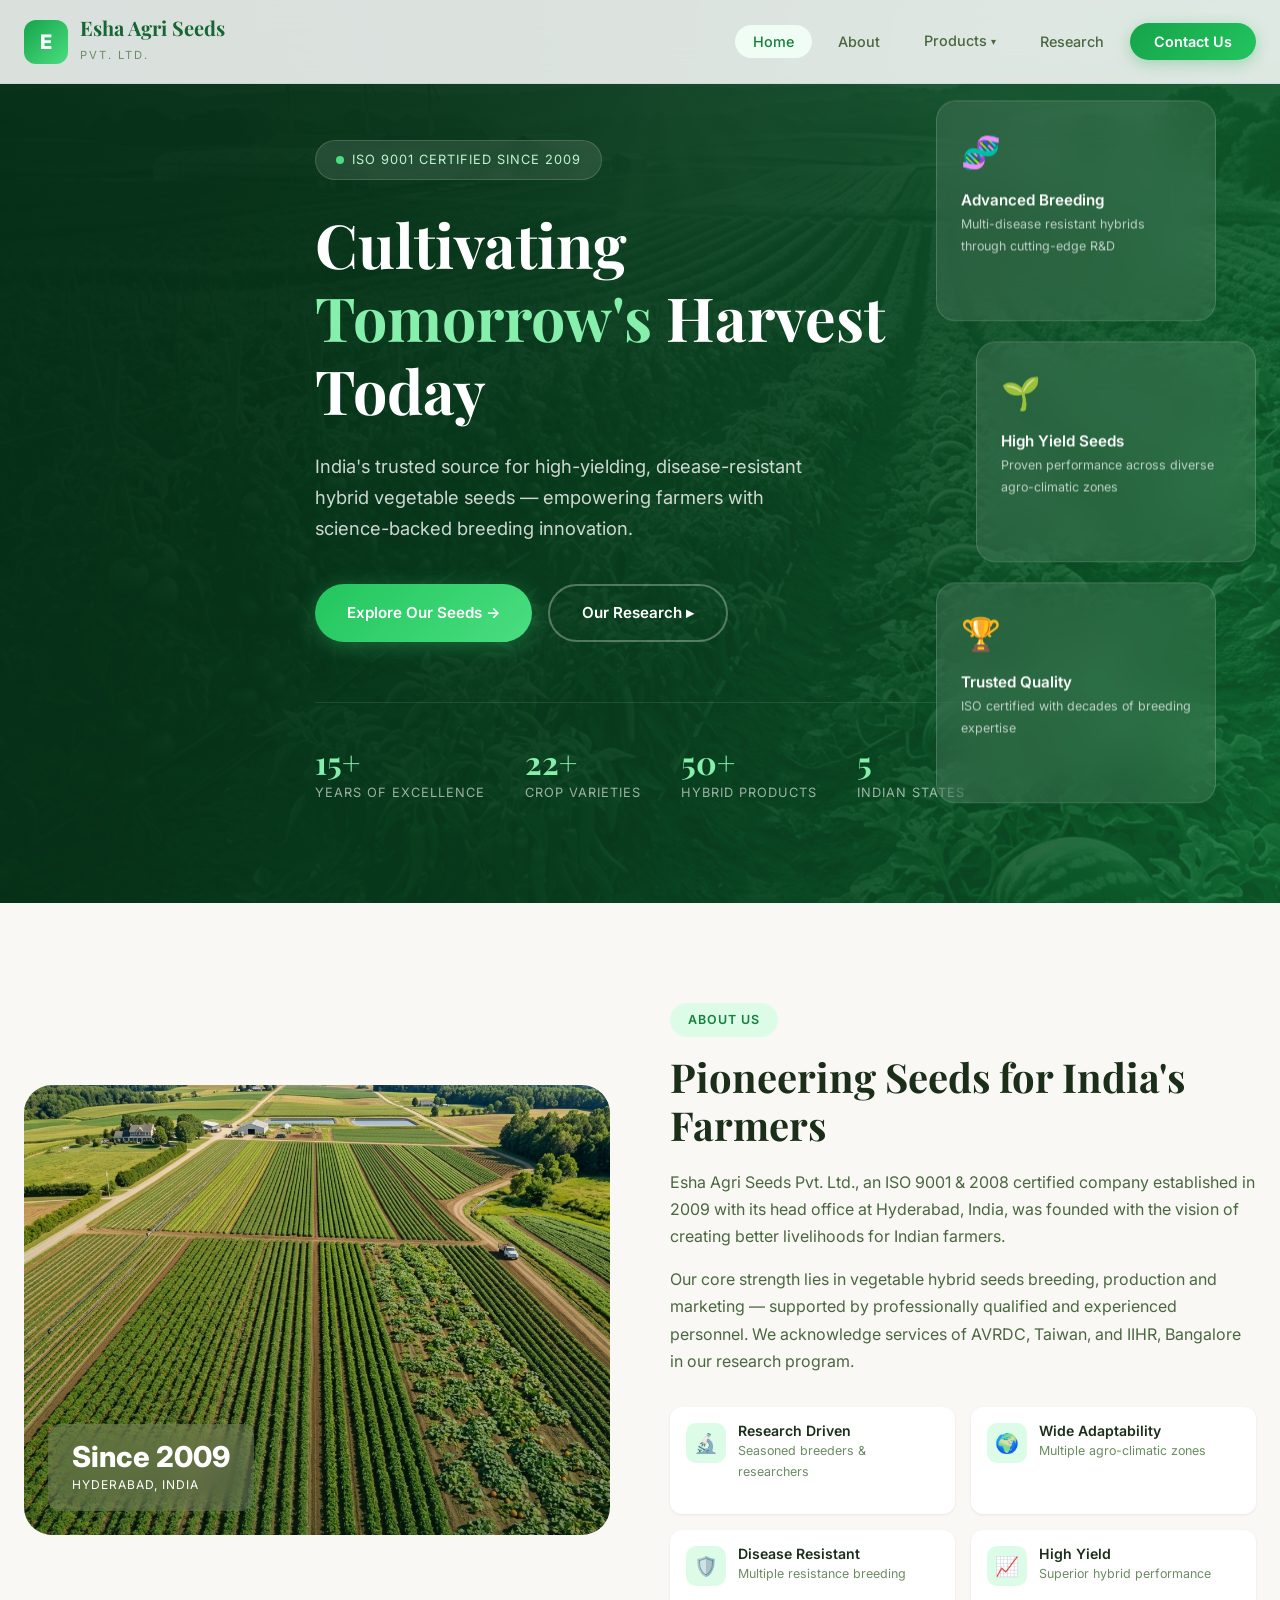
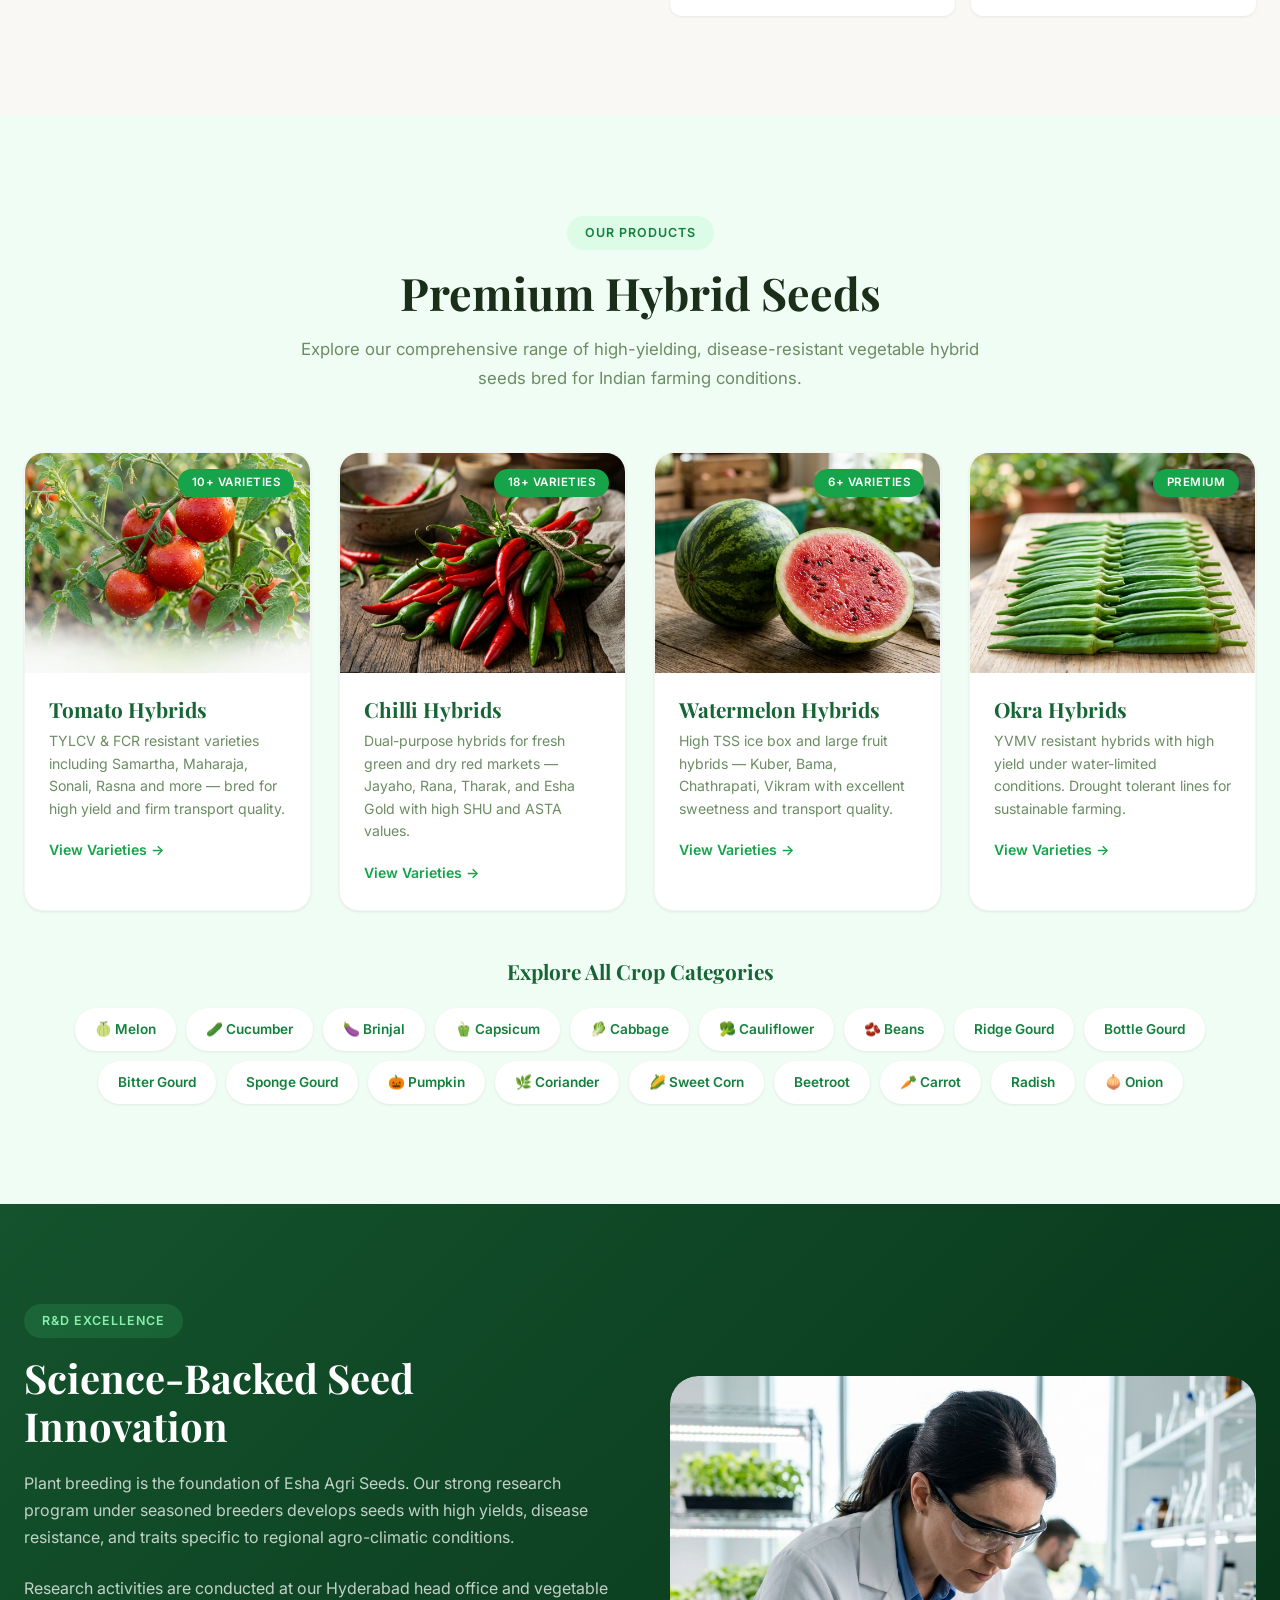
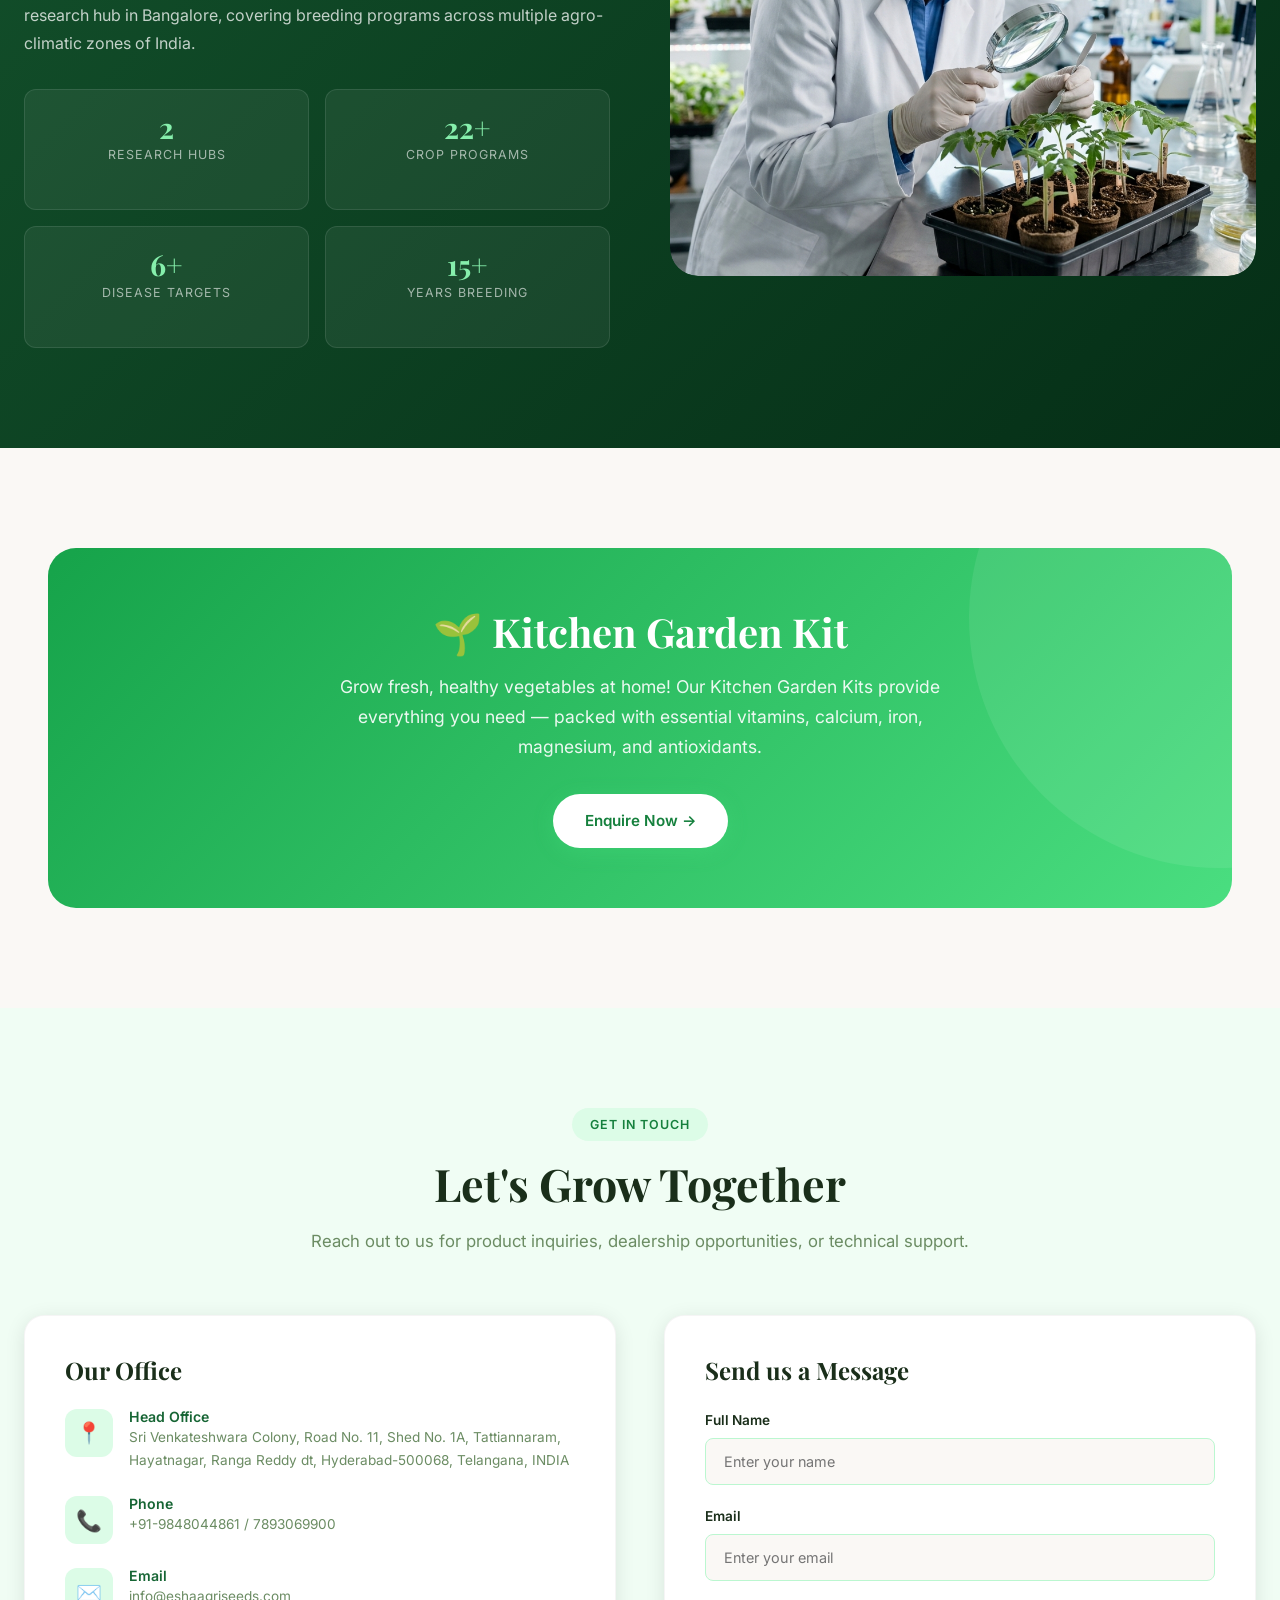
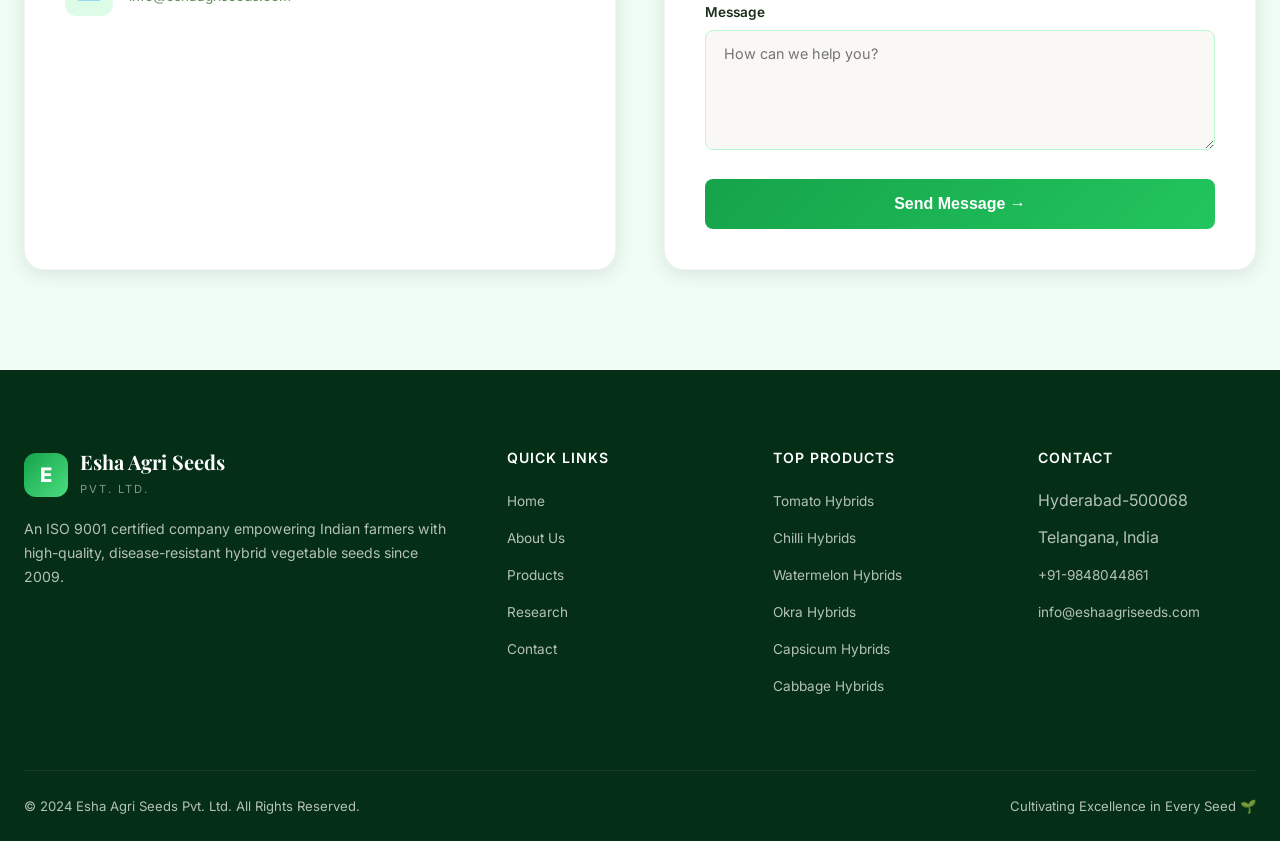
==== index.html @ 0a2693da "Initial commit: Revamped Esha Agri Seeds website with modern design, 5 pages, 22 crop categories, AI" ====
<!DOCTYPE html>
<html lang="en">
<head>
  <meta charset="UTF-8">
  <meta name="viewport" content="width=device-width, initial-scale=1.0">
  <title>Esha Agri Seeds Pvt Ltd | Premium Hybrid Vegetable Seeds</title>
  <meta name="description" content="Esha Agri Seeds Pvt Ltd - ISO 9001 certified company providing high quality hybrid vegetable seeds since 2009. Breeding excellence for Indian farmers.">
  <link rel="stylesheet" href="styles.css">
</head>
<body>

<!-- ===== HEADER ===== -->
<header class="site-header" id="site-header">
  <nav class="nav-inner">
    <a href="index.html" class="logo">
      <div class="logo-icon">E</div>
      <div class="logo-text">
        <h2>Esha Agri Seeds</h2>
        <span>Pvt. Ltd.</span>
      </div>
    </a>
    <ul class="nav-links" id="navLinks">
      <li><a href="index.html" class="active">Home</a></li>
      <li><a href="about.html">About</a></li>
      <li class="dropdown">
        <a class="dropdown-toggle">Products</a>
        <div class="dropdown-menu">
          <a href="products.html?crop=tomato">Tomato</a>
          <a href="products.html?crop=chilli">Chilli</a>
          <a href="products.html?crop=watermelon">Watermelon</a>
          <a href="products.html?crop=melon">Melon</a>
          <a href="products.html?crop=cucumber">Cucumber</a>
          <a href="products.html?crop=okra">Okra</a>
          <a href="products.html?crop=brinjal">Brinjal</a>
          <a href="products.html?crop=capsicum">Capsicum</a>
          <a href="products.html?crop=cabbage">Cabbage</a>
          <a href="products.html?crop=cauliflower">Cauliflower</a>
          <a href="products.html?crop=beans">Beans</a>
          <a href="products.html?crop=ridgegourd">Ridge Gourd</a>
          <a href="products.html?crop=bottlegourd">Bottle Gourd</a>
          <a href="products.html?crop=bittergourd">Bitter Gourd</a>
          <a href="products.html?crop=spongegourd">Sponge Gourd</a>
          <a href="products.html?crop=pumpkin">Pumpkin</a>
          <a href="products.html?crop=coriander">Coriander</a>
          <a href="products.html?crop=sweetcorn">Sweet Corn</a>
          <a href="products.html?crop=beetroot">Beetroot</a>
          <a href="products.html?crop=carrot">Carrot</a>
          <a href="products.html?crop=radish">Radish</a>
          <a href="products.html?crop=onion">Onion</a>
        </div>
      </li>
      <li><a href="research.html">Research</a></li>
      <li><a href="contact.html" class="nav-cta">Contact Us</a></li>
    </ul>
    <button class="mobile-toggle" id="mobileToggle" aria-label="Toggle menu">☰</button>
  </nav>
</header>

<!-- ===== HERO ===== -->
<section class="hero" id="hero">
  <div class="hero-bg"><img src="images/hero-banner.png" alt="Esha Agri Seeds farmland"></div>
  <div class="hero-overlay"></div>
  <div class="container hero-content">
    <div class="hero-badge"><span class="dot"></span> ISO 9001 Certified Since 2009</div>
    <h1>Cultivating <span class="accent">Tomorrow's</span> Harvest Today</h1>
    <p>India's trusted source for high-yielding, disease-resistant hybrid vegetable seeds — empowering farmers with science-backed breeding innovation.</p>
    <div class="hero-actions">
      <a href="products.html" class="btn btn-primary">Explore Our Seeds →</a>
      <a href="research.html" class="btn btn-outline">Our Research ▸</a>
    </div>
    <div class="hero-stats">
      <div class="stat"><h3>15+</h3><p>Years of Excellence</p></div>
      <div class="stat"><h3>22+</h3><p>Crop Varieties</p></div>
      <div class="stat"><h3>50+</h3><p>Hybrid Products</p></div>
      <div class="stat"><h3>5</h3><p>Indian States</p></div>
    </div>
  </div>
  <div class="hero-float">
    <div class="float-card">
      <div class="fc-icon">🧬</div>
      <h4>Advanced Breeding</h4>
      <p>Multi-disease resistant hybrids through cutting-edge R&D</p>
    </div>
    <div class="float-card">
      <div class="fc-icon">🌱</div>
      <h4>High Yield Seeds</h4>
      <p>Proven performance across diverse agro-climatic zones</p>
    </div>
    <div class="float-card">
      <div class="fc-icon">🏆</div>
      <h4>Trusted Quality</h4>
      <p>ISO certified with decades of breeding expertise</p>
    </div>
  </div>
</section>

<!-- ===== ABOUT SECTION ===== -->
<section class="section" id="about">
  <div class="container">
    <div class="about-grid reveal">
      <div class="about-img">
        <img src="images/farm-aerial.png" alt="Esha Agri Seeds farm">
        <div class="badge-overlay">
          <h4>Since 2009</h4>
          <p>Hyderabad, India</p>
        </div>
      </div>
      <div class="about-text">
        <span class="tag">About Us</span>
        <h2>Pioneering Seeds for India's Farmers</h2>
        <p>Esha Agri Seeds Pvt. Ltd., an ISO 9001 & 2008 certified company established in 2009 with its head office at Hyderabad, India, was founded with the vision of creating better livelihoods for Indian farmers.</p>
        <p>Our core strength lies in vegetable hybrid seeds breeding, production and marketing — supported by professionally qualified and experienced personnel. We acknowledge services of AVRDC, Taiwan, and IIHR, Bangalore in our research program.</p>
        <div class="about-features">
          <div class="about-feat">
            <div class="icon">🔬</div>
            <div><h4>Research Driven</h4><p>Seasoned breeders & researchers</p></div>
          </div>
          <div class="about-feat">
            <div class="icon">🌍</div>
            <div><h4>Wide Adaptability</h4><p>Multiple agro-climatic zones</p></div>
          </div>
          <div class="about-feat">
            <div class="icon">🛡️</div>
            <div><h4>Disease Resistant</h4><p>Multiple resistance breeding</p></div>
          </div>
          <div class="about-feat">
            <div class="icon">📈</div>
            <div><h4>High Yield</h4><p>Superior hybrid performance</p></div>
          </div>
        </div>
      </div>
    </div>
  </div>
</section>

<!-- ===== PRODUCTS ===== -->
<section class="section" style="background: var(--green-50);" id="products">
  <div class="container">
    <div class="section-header reveal">
      <span class="tag">Our Products</span>
      <h2>Premium Hybrid Seeds</h2>
      <p>Explore our comprehensive range of high-yielding, disease-resistant vegetable hybrid seeds bred for Indian farming conditions.</p>
    </div>
    <div class="products-grid reveal">
      <div class="product-card">
        <div class="card-img">
          <img src="images/tomato.png" alt="Tomato Hybrids">
          <span class="card-badge">10+ Varieties</span>
        </div>
        <div class="card-body">
          <h3>Tomato Hybrids</h3>
          <p>TYLCV & FCR resistant varieties including Samartha, Maharaja, Sonali, Rasna and more — bred for high yield and firm transport quality.</p>
          <a href="products.html?crop=tomato" class="card-link">View Varieties →</a>
        </div>
      </div>
      <div class="product-card">
        <div class="card-img">
          <img src="images/chilli.png" alt="Chilli Hybrids">
          <span class="card-badge">18+ Varieties</span>
        </div>
        <div class="card-body">
          <h3>Chilli Hybrids</h3>
          <p>Dual-purpose hybrids for fresh green and dry red markets — Jayaho, Rana, Tharak, and Esha Gold with high SHU and ASTA values.</p>
          <a href="products.html?crop=chilli" class="card-link">View Varieties →</a>
        </div>
      </div>
      <div class="product-card">
        <div class="card-img">
          <img src="images/watermelon.png" alt="Watermelon Hybrids">
          <span class="card-badge">6+ Varieties</span>
        </div>
        <div class="card-body">
          <h3>Watermelon Hybrids</h3>
          <p>High TSS ice box and large fruit hybrids — Kuber, Bama, Chathrapati, Vikram with excellent sweetness and transport quality.</p>
          <a href="products.html?crop=watermelon" class="card-link">View Varieties →</a>
        </div>
      </div>
      <div class="product-card">
        <div class="card-img">
          <img src="images/okra.png" alt="Okra Hybrids">
          <span class="card-badge">Premium</span>
        </div>
        <div class="card-body">
          <h3>Okra Hybrids</h3>
          <p>YVMV resistant hybrids with high yield under water-limited conditions. Drought tolerant lines for sustainable farming.</p>
          <a href="products.html?crop=okra" class="card-link">View Varieties →</a>
        </div>
      </div>
    </div>
    <!-- More Products -->
    <div style="text-align:center; margin-top:48px;" class="reveal">
      <h3 style="font-size:1.3rem; margin-bottom:24px; color:var(--green-800);">Explore All Crop Categories</h3>
      <div style="display:flex; flex-wrap:wrap; gap:10px; justify-content:center;">
        <a href="products.html?crop=melon" class="btn" style="background:var(--white); color:var(--green-700); box-shadow:var(--shadow-sm); font-size:.85rem; padding:10px 20px;">🍈 Melon</a>
        <a href="products.html?crop=cucumber" class="btn" style="background:var(--white); color:var(--green-700); box-shadow:var(--shadow-sm); font-size:.85rem; padding:10px 20px;">🥒 Cucumber</a>
        <a href="products.html?crop=brinjal" class="btn" style="background:var(--white); color:var(--green-700); box-shadow:var(--shadow-sm); font-size:.85rem; padding:10px 20px;">🍆 Brinjal</a>
        <a href="products.html?crop=capsicum" class="btn" style="background:var(--white); color:var(--green-700); box-shadow:var(--shadow-sm); font-size:.85rem; padding:10px 20px;">🫑 Capsicum</a>
        <a href="products.html?crop=cabbage" class="btn" style="background:var(--white); color:var(--green-700); box-shadow:var(--shadow-sm); font-size:.85rem; padding:10px 20px;">🥬 Cabbage</a>
        <a href="products.html?crop=cauliflower" class="btn" style="background:var(--white); color:var(--green-700); box-shadow:var(--shadow-sm); font-size:.85rem; padding:10px 20px;">🥦 Cauliflower</a>
        <a href="products.html?crop=beans" class="btn" style="background:var(--white); color:var(--green-700); box-shadow:var(--shadow-sm); font-size:.85rem; padding:10px 20px;">🫘 Beans</a>
        <a href="products.html?crop=ridgegourd" class="btn" style="background:var(--white); color:var(--green-700); box-shadow:var(--shadow-sm); font-size:.85rem; padding:10px 20px;">Ridge Gourd</a>
        <a href="products.html?crop=bottlegourd" class="btn" style="background:var(--white); color:var(--green-700); box-shadow:var(--shadow-sm); font-size:.85rem; padding:10px 20px;">Bottle Gourd</a>
        <a href="products.html?crop=bittergourd" class="btn" style="background:var(--white); color:var(--green-700); box-shadow:var(--shadow-sm); font-size:.85rem; padding:10px 20px;">Bitter Gourd</a>
        <a href="products.html?crop=spongegourd" class="btn" style="background:var(--white); color:var(--green-700); box-shadow:var(--shadow-sm); font-size:.85rem; padding:10px 20px;">Sponge Gourd</a>
        <a href="products.html?crop=pumpkin" class="btn" style="background:var(--white); color:var(--green-700); box-shadow:var(--shadow-sm); font-size:.85rem; padding:10px 20px;">🎃 Pumpkin</a>
        <a href="products.html?crop=coriander" class="btn" style="background:var(--white); color:var(--green-700); box-shadow:var(--shadow-sm); font-size:.85rem; padding:10px 20px;">🌿 Coriander</a>
        <a href="products.html?crop=sweetcorn" class="btn" style="background:var(--white); color:var(--green-700); box-shadow:var(--shadow-sm); font-size:.85rem; padding:10px 20px;">🌽 Sweet Corn</a>
        <a href="products.html?crop=beetroot" class="btn" style="background:var(--white); color:var(--green-700); box-shadow:var(--shadow-sm); font-size:.85rem; padding:10px 20px;">Beetroot</a>
        <a href="products.html?crop=carrot" class="btn" style="background:var(--white); color:var(--green-700); box-shadow:var(--shadow-sm); font-size:.85rem; padding:10px 20px;">🥕 Carrot</a>
        <a href="products.html?crop=radish" class="btn" style="background:var(--white); color:var(--green-700); box-shadow:var(--shadow-sm); font-size:.85rem; padding:10px 20px;">Radish</a>
        <a href="products.html?crop=onion" class="btn" style="background:var(--white); color:var(--green-700); box-shadow:var(--shadow-sm); font-size:.85rem; padding:10px 20px;">🧅 Onion</a>
      </div>
    </div>
  </div>
</section>

<!-- ===== RESEARCH ===== -->
<section class="section section-dark" id="research">
  <div class="container">
    <div class="research-grid reveal">
      <div class="research-content">
        <span class="tag">R&D Excellence</span>
        <h2>Science-Backed Seed Innovation</h2>
        <p>Plant breeding is the foundation of Esha Agri Seeds. Our strong research program under seasoned breeders develops seeds with high yields, disease resistance, and traits specific to regional agro-climatic conditions.</p>
        <p>Research activities are conducted at our Hyderabad head office and vegetable research hub in Bangalore, covering breeding programs across multiple agro-climatic zones of India.</p>
        <div class="research-stats-grid">
          <div class="r-stat"><h3>2</h3><p>Research Hubs</p></div>
          <div class="r-stat"><h3>22+</h3><p>Crop Programs</p></div>
          <div class="r-stat"><h3>6+</h3><p>Disease Targets</p></div>
          <div class="r-stat"><h3>15+</h3><p>Years Breeding</p></div>
        </div>
      </div>
      <div class="research-img">
        <img src="images/research-lab.png" alt="Research laboratory">
      </div>
    </div>
  </div>
</section>

<!-- ===== KITCHEN GARDEN KIT ===== -->
<section class="section">
  <div class="container">
    <div class="cta-banner reveal">
      <h2>🌱 Kitchen Garden Kit</h2>
      <p>Grow fresh, healthy vegetables at home! Our Kitchen Garden Kits provide everything you need — packed with essential vitamins, calcium, iron, magnesium, and antioxidants.</p>
      <a href="contact.html" class="btn btn-primary" style="background:var(--white); color:var(--green-700);">Enquire Now →</a>
    </div>
  </div>
</section>

<!-- ===== CONTACT PREVIEW ===== -->
<section class="section" style="background:var(--green-50);" id="contact-preview">
  <div class="container">
    <div class="section-header reveal">
      <span class="tag">Get In Touch</span>
      <h2>Let's Grow Together</h2>
      <p>Reach out to us for product inquiries, dealership opportunities, or technical support.</p>
    </div>
    <div class="contact-grid reveal">
      <div class="contact-card">
        <h3>Our Office</h3>
        <div class="contact-item">
          <div class="ci-icon">📍</div>
          <div>
            <h4>Head Office</h4>
            <p>Sri Venkateshwara Colony, Road No. 11, Shed No. 1A, Tattiannaram, Hayatnagar, Ranga Reddy dt, Hyderabad-500068, Telangana, INDIA</p>
          </div>
        </div>
        <div class="contact-item">
          <div class="ci-icon">📞</div>
          <div>
            <h4>Phone</h4>
            <p>+91-9848044861 / 7893069900</p>
          </div>
        </div>
        <div class="contact-item">
          <div class="ci-icon">✉️</div>
          <div>
            <h4>Email</h4>
            <p>info@eshaagriseeds.com</p>
          </div>
        </div>
      </div>
      <div class="contact-card">
        <h3>Send us a Message</h3>
        <form class="contact-form" id="contactForm">
          <div class="form-group">
            <label for="name">Full Name</label>
            <input type="text" id="name" placeholder="Enter your name" required>
          </div>
          <div class="form-group">
            <label for="email">Email</label>
            <input type="email" id="email" placeholder="Enter your email" required>
          </div>
          <div class="form-group">
            <label for="message">Message</label>
            <textarea id="message" placeholder="How can we help you?" required></textarea>
          </div>
          <button type="submit" class="btn-submit">Send Message →</button>
        </form>
      </div>
    </div>
  </div>
</section>

<!-- ===== FOOTER ===== -->
<footer class="site-footer">
  <div class="container">
    <div class="footer-grid">
      <div class="footer-brand">
        <a href="index.html" class="logo" style="margin-bottom:12px;">
          <div class="logo-icon">E</div>
          <div class="logo-text"><h2 style="color:#fff;">Esha Agri Seeds</h2><span style="color:rgba(255,255,255,.5);">Pvt. Ltd.</span></div>
        </a>
        <p>An ISO 9001 certified company empowering Indian farmers with high-quality, disease-resistant hybrid vegetable seeds since 2009.</p>
      </div>
      <div class="footer-col">
        <h4>Quick Links</h4>
        <ul>
          <li><a href="index.html">Home</a></li>
          <li><a href="about.html">About Us</a></li>
          <li><a href="products.html">Products</a></li>
          <li><a href="research.html">Research</a></li>
          <li><a href="contact.html">Contact</a></li>
        </ul>
      </div>
      <div class="footer-col">
        <h4>Top Products</h4>
        <ul>
          <li><a href="products.html?crop=tomato">Tomato Hybrids</a></li>
          <li><a href="products.html?crop=chilli">Chilli Hybrids</a></li>
          <li><a href="products.html?crop=watermelon">Watermelon Hybrids</a></li>
          <li><a href="products.html?crop=okra">Okra Hybrids</a></li>
          <li><a href="products.html?crop=capsicum">Capsicum Hybrids</a></li>
          <li><a href="products.html?crop=cabbage">Cabbage Hybrids</a></li>
        </ul>
      </div>
      <div class="footer-col">
        <h4>Contact</h4>
        <ul>
          <li>Hyderabad-500068</li>
          <li>Telangana, India</li>
          <li><a href="tel:+919848044861">+91-9848044861</a></li>
          <li><a href="mailto:info@eshaagriseeds.com">info@eshaagriseeds.com</a></li>
        </ul>
      </div>
    </div>
    <div class="footer-bottom">
      <p>© 2024 Esha Agri Seeds Pvt. Ltd. All Rights Reserved.</p>
      <p>Cultivating Excellence in Every Seed 🌱</p>
    </div>
  </div>
</footer>

<script>
// Header scroll effect
window.addEventListener('scroll', () => {
  document.getElementById('site-header').classList.toggle('scrolled', window.scrollY > 50);
});

// Mobile menu toggle
document.getElementById('mobileToggle').addEventListener('click', () => {
  const nav = document.getElementById('navLinks');
  nav.classList.toggle('open');
  document.getElementById('mobileToggle').textContent = nav.classList.contains('open') ? '✕' : '☰';
});

// Scroll reveal
const observer = new IntersectionObserver((entries) => {
  entries.forEach(e => { if (e.isIntersecting) { e.target.classList.add('visible'); } });
}, { threshold: 0.1 });
document.querySelectorAll('.reveal').forEach(el => observer.observe(el));

// Animate stats on scroll
const animateCounters = () => {
  document.querySelectorAll('.stat h3, .r-stat h3').forEach(el => {
    const val = el.textContent; const num = parseInt(val);
    if (isNaN(num) || el.dataset.animated) return;
    el.dataset.animated = 'true';
    const suffix = val.replace(num, '');
    let current = 0;
    const step = Math.ceil(num / 40);
    const timer = setInterval(() => {
      current += step;
      if (current >= num) { current = num; clearInterval(timer); }
      el.textContent = current + suffix;
    }, 30);
  });
};
const statsObserver = new IntersectionObserver((entries) => {
  entries.forEach(e => { if (e.isIntersecting) animateCounters(); });
}, { threshold: 0.3 });
document.querySelectorAll('.hero-stats, .research-stats-grid').forEach(el => statsObserver.observe(el));
</script>
</body>
</html>
---- styles.css ----
@import url('https://fonts.googleapis.com/css2?family=Inter:wght@300;400;500;600;700;800;900&family=Playfair+Display:wght@400;600;700&display=swap');

:root {
  --green-50: #f0fdf4; --green-100: #dcfce7; --green-200: #bbf7d0;
  --green-300: #86efac; --green-400: #4ade80; --green-500: #22c55e;
  --green-600: #16a34a; --green-700: #15803d; --green-800: #166534;
  --green-900: #14532d; --green-950: #052e16;
  --amber-400: #fbbf24; --amber-500: #f59e0b; --amber-600: #d97706;
  --earth-50: #faf8f5; --earth-100: #f5f0e8; --earth-200: #e8dcc8;
  --earth-800: #3d2e1e; --earth-900: #2a1f14;
  --white: #ffffff; --black: #0a0a0a;
  --text-primary: #1a2e1a; --text-secondary: #4a6741; --text-muted: #6b8c63;
  --shadow-sm: 0 1px 3px rgba(0,0,0,.08); --shadow-md: 0 4px 20px rgba(0,0,0,.1);
  --shadow-lg: 0 10px 40px rgba(0,0,0,.12); --shadow-xl: 0 20px 60px rgba(0,0,0,.15);
  --radius-sm: 8px; --radius-md: 12px; --radius-lg: 20px; --radius-xl: 28px;
  --transition: all .3s cubic-bezier(.4,0,.2,1);
}

*, *::before, *::after { margin:0; padding:0; box-sizing:border-box; }

html { scroll-behavior: smooth; }

body {
  font-family: 'Inter', sans-serif; color: var(--text-primary);
  background: var(--earth-50); line-height: 1.7; overflow-x: hidden;
}

h1,h2,h3,h4 { font-family: 'Playfair Display', serif; line-height: 1.2; }

a { text-decoration: none; color: inherit; transition: var(--transition); }

img { max-width: 100%; display: block; }

.container { max-width: 1280px; margin: 0 auto; padding: 0 24px; }

/* ===== HEADER / NAV ===== */
.site-header {
  position: fixed; top: 0; left: 0; right: 0; z-index: 1000;
  background: rgba(255,255,255,.85); backdrop-filter: blur(20px);
  border-bottom: 1px solid rgba(21,128,61,.08);
  transition: var(--transition);
}
.site-header.scrolled { background: rgba(255,255,255,.95); box-shadow: var(--shadow-md); }

.nav-inner {
  display: flex; align-items: center; justify-content: space-between;
  padding: 16px 24px; max-width: 1280px; margin: 0 auto;
}

.logo { display: flex; align-items: center; gap: 12px; }
.logo-icon {
  width: 44px; height: 44px; background: linear-gradient(135deg, var(--green-600), var(--green-400));
  border-radius: 12px; display: flex; align-items: center; justify-content: center;
  font-size: 20px; color: #fff; font-weight: 800;
}
.logo-text h2 { font-family: 'Playfair Display', serif; font-size: 1.25rem; color: var(--green-800); margin: 0; line-height: 1.2; }
.logo-text span { font-size: .7rem; color: var(--text-muted); letter-spacing: 2px; text-transform: uppercase; }

.nav-links { display: flex; align-items: center; gap: 8px; list-style: none; }
.nav-links a {
  padding: 8px 18px; border-radius: 100px; font-size: .9rem; font-weight: 500;
  color: var(--text-secondary); transition: var(--transition);
}
.nav-links a:hover, .nav-links a.active { background: var(--green-50); color: var(--green-700); }

.nav-cta {
  background: linear-gradient(135deg, var(--green-600), var(--green-500)) !important;
  color: #fff !important; padding: 10px 24px !important; font-weight: 600 !important;
  box-shadow: 0 4px 15px rgba(22,163,74,.3);
}
.nav-cta:hover { transform: translateY(-2px); box-shadow: 0 6px 25px rgba(22,163,74,.4) !important; }

/* Dropdown */
.dropdown { position: relative; }
.dropdown-toggle { cursor: pointer; display: flex; align-items: center; gap: 4px; }
.dropdown-toggle::after { content:'▾'; font-size:.7em; transition:var(--transition); }
.dropdown:hover .dropdown-toggle::after { transform:rotate(180deg); }
.dropdown-menu {
  position: absolute; top: 100%; left: 50%; transform: translateX(-50%) translateY(10px);
  background: var(--white); border-radius: var(--radius-md); box-shadow: var(--shadow-lg);
  padding: 12px; min-width: 220px; opacity: 0; visibility: hidden;
  transition: var(--transition); display: grid; grid-template-columns: 1fr 1fr; gap: 2px;
}
.dropdown:hover .dropdown-menu { opacity: 1; visibility: visible; transform: translateX(-50%) translateY(4px); }
.dropdown-menu a {
  padding: 8px 14px !important; border-radius: var(--radius-sm) !important;
  font-size: .82rem !important; white-space: nowrap;
}
.dropdown-menu a:hover { background: var(--green-50) !important; }

.mobile-toggle { display: none; background: none; border: none; font-size: 1.5rem; cursor: pointer; color: var(--green-800); }

/* ===== HERO ===== */
.hero {
  position: relative; min-height: 100vh; display: flex; align-items: center;
  overflow: hidden; padding-top: 80px;
}
.hero-bg {
  position: absolute; inset: 0; z-index: 0;
  background: linear-gradient(135deg, var(--green-950) 0%, var(--green-800) 50%, var(--green-700) 100%);
}
.hero-bg img {
  width: 100%; height: 100%; object-fit: cover; opacity: .25; mix-blend-mode: luminosity;
}
.hero-overlay {
  position: absolute; inset: 0;
  background: linear-gradient(to right, rgba(5,46,22,.92) 0%, rgba(5,46,22,.7) 50%, rgba(5,46,22,.3) 100%);
}
.hero-content { position: relative; z-index: 2; max-width: 650px; padding: 60px 0; }
.hero-badge {
  display: inline-flex; align-items: center; gap: 8px;
  background: rgba(255,255,255,.1); backdrop-filter: blur(10px);
  border: 1px solid rgba(255,255,255,.15); border-radius: 100px;
  padding: 8px 20px; font-size: .8rem; color: var(--green-200); margin-bottom: 28px;
  letter-spacing: 1px; text-transform: uppercase;
}
.hero-badge .dot { width: 8px; height: 8px; border-radius: 50%; background: var(--green-400); animation: pulse 2s infinite; }
@keyframes pulse { 0%,100%{opacity:1;transform:scale(1)} 50%{opacity:.5;transform:scale(1.3)} }

.hero h1 { font-size: 3.8rem; color: var(--white); margin-bottom: 24px; font-weight: 700; }
.hero h1 .accent { color: var(--green-300); }
.hero p { font-size: 1.15rem; color: rgba(255,255,255,.8); margin-bottom: 40px; max-width: 520px; }

.hero-actions { display: flex; gap: 16px; flex-wrap: wrap; }
.btn {
  display: inline-flex; align-items: center; gap: 8px; padding: 14px 32px;
  border-radius: 100px; font-weight: 600; font-size: .95rem;
  transition: var(--transition); cursor: pointer; border: none;
}
.btn-primary {
  background: linear-gradient(135deg, var(--green-500), var(--green-400));
  color: #fff; box-shadow: 0 4px 20px rgba(74,222,128,.3);
}
.btn-primary:hover { transform: translateY(-3px); box-shadow: 0 8px 30px rgba(74,222,128,.4); }
.btn-outline {
  background: transparent; color: #fff;
  border: 2px solid rgba(255,255,255,.3);
}
.btn-outline:hover { background: rgba(255,255,255,.1); border-color: rgba(255,255,255,.5); }

.hero-stats {
  display: flex; gap: 40px; margin-top: 60px; padding-top: 40px;
  border-top: 1px solid rgba(255,255,255,.1);
}
.hero-stats .stat h3 { font-size: 2rem; color: var(--green-300); font-weight: 700; }
.hero-stats .stat p { font-size: .8rem; color: rgba(255,255,255,.6); text-transform: uppercase; letter-spacing: 1px; }

/* Floating Cards */
.hero-float {
  position: absolute; right: 5%; top: 50%; transform: translateY(-50%);
  z-index: 2; display: flex; flex-direction: column; gap: 20px;
}
.float-card {
  background: rgba(255,255,255,.1); backdrop-filter: blur(20px);
  border: 1px solid rgba(255,255,255,.15); border-radius: var(--radius-lg);
  padding: 24px; color: #fff; animation: float 6s ease-in-out infinite;
  max-width: 280px;
}
.float-card:nth-child(2) { animation-delay: -2s; transform: translateX(40px); }
.float-card:nth-child(3) { animation-delay: -4s; }
.float-card .fc-icon { font-size: 2rem; margin-bottom: 12px; }
.float-card h4 { font-family: 'Inter', sans-serif; font-size: .95rem; font-weight: 600; margin-bottom: 4px; }
.float-card p { font-size: .78rem; color: rgba(255,255,255,.7); }
@keyframes float { 0%,100%{transform:translateY(-50%)} 50%{transform:translateY(calc(-50% - 12px))} }

/* ===== SECTIONS ===== */
.section { padding: 100px 0; }
.section-dark { background: linear-gradient(135deg, var(--green-900), var(--green-950)); color: #fff; }
.section-header { text-align: center; max-width: 700px; margin: 0 auto 60px; }
.section-header .tag {
  display: inline-block; background: var(--green-100); color: var(--green-700);
  padding: 6px 18px; border-radius: 100px; font-size: .78rem; font-weight: 600;
  letter-spacing: 1px; text-transform: uppercase; margin-bottom: 16px;
}
.section-dark .section-header .tag { background: rgba(74,222,128,.15); color: var(--green-300); }
.section-header h2 { font-size: 2.8rem; margin-bottom: 16px; }
.section-dark .section-header h2 { color: #fff; }
.section-header p { color: var(--text-muted); font-size: 1.05rem; }
.section-dark .section-header p { color: rgba(255,255,255,.7); }

/* ===== ABOUT ===== */
.about-grid { display: grid; grid-template-columns: 1fr 1fr; gap: 60px; align-items: center; }
.about-img { position: relative; border-radius: var(--radius-xl); overflow: hidden; }
.about-img img { width: 100%; height: 450px; object-fit: cover; }
.about-img::after {
  content: ''; position: absolute; inset: 0;
  background: linear-gradient(to top, rgba(5,46,22,.4), transparent);
}
.about-img .badge-overlay {
  position: absolute; bottom: 24px; left: 24px; z-index: 2;
  background: rgba(255,255,255,.15); backdrop-filter: blur(15px);
  border-radius: var(--radius-md); padding: 16px 24px; color: #fff;
}
.about-img .badge-overlay h4 { font-family: 'Inter', sans-serif; font-size: 1.8rem; font-weight: 800; }
.about-img .badge-overlay p { font-size: .75rem; text-transform: uppercase; letter-spacing: 1px; }

.about-text .tag { display: inline-block; background: var(--green-100); color: var(--green-700); padding: 6px 18px; border-radius: 100px; font-size: .78rem; font-weight: 600; letter-spacing: 1px; text-transform: uppercase; margin-bottom: 16px; }
.about-text h2 { font-size: 2.5rem; margin-bottom: 20px; }
.about-text p { color: var(--text-secondary); margin-bottom: 16px; }
.about-features { display: grid; grid-template-columns: 1fr 1fr; gap: 16px; margin-top: 32px; }
.about-feat {
  display: flex; align-items: flex-start; gap: 12px;
  padding: 16px; background: var(--white); border-radius: var(--radius-md);
  box-shadow: var(--shadow-sm); transition: var(--transition);
}
.about-feat:hover { transform: translateY(-4px); box-shadow: var(--shadow-md); }
.about-feat .icon { width: 40px; height: 40px; border-radius: 10px; background: var(--green-100); display: flex; align-items: center; justify-content: center; font-size: 1.2rem; flex-shrink: 0; }
.about-feat h4 { font-family: 'Inter', sans-serif; font-size: .88rem; font-weight: 600; }
.about-feat p { font-size: .78rem; color: var(--text-muted); }

/* ===== PRODUCTS GRID ===== */
.products-grid { display: grid; grid-template-columns: repeat(auto-fit, minmax(280px, 1fr)); gap: 28px; }
.product-card {
  background: var(--white); border-radius: var(--radius-lg); overflow: hidden;
  box-shadow: var(--shadow-sm); transition: var(--transition);
  border: 1px solid rgba(0,0,0,.04);
}
.product-card:hover { transform: translateY(-8px); box-shadow: var(--shadow-xl); }
.product-card .card-img {
  height: 220px; overflow: hidden; position: relative;
  background: linear-gradient(135deg, var(--green-100), var(--green-50));
}
.product-card .card-img img { width: 100%; height: 100%; object-fit: cover; transition: transform .5s; }
.product-card:hover .card-img img { transform: scale(1.08); }
.product-card .card-img .card-badge {
  position: absolute; top: 16px; right: 16px; background: var(--green-600);
  color: #fff; padding: 4px 14px; border-radius: 100px; font-size: .72rem;
  font-weight: 600; text-transform: uppercase; letter-spacing: .5px;
}
.product-card .card-body { padding: 24px; }
.product-card .card-body h3 { font-size: 1.3rem; margin-bottom: 8px; color: var(--green-800); }
.product-card .card-body p { font-size: .88rem; color: var(--text-muted); margin-bottom: 16px; line-height: 1.6; }
.card-link {
  display: inline-flex; align-items: center; gap: 6px;
  color: var(--green-600); font-weight: 600; font-size: .88rem;
}
.card-link:hover { gap: 12px; color: var(--green-700); }

/* ===== RESEARCH ===== */
.research-grid { display: grid; grid-template-columns: 1fr 1fr; gap: 60px; align-items: center; }
.research-content .tag { display: inline-block; background: rgba(74,222,128,.15); color: var(--green-300); padding: 6px 18px; border-radius: 100px; font-size: .78rem; font-weight: 600; letter-spacing: 1px; text-transform: uppercase; margin-bottom: 16px; }
.research-content h2 { font-size: 2.5rem; margin-bottom: 20px; color: #fff; }
.research-content p { color: rgba(255,255,255,.75); margin-bottom: 24px; }

.research-stats-grid { display: grid; grid-template-columns: 1fr 1fr; gap: 16px; margin-top: 32px; }
.r-stat {
  background: rgba(255,255,255,.06); border: 1px solid rgba(255,255,255,.1);
  border-radius: var(--radius-md); padding: 20px; text-align: center;
  transition: var(--transition);
}
.r-stat:hover { background: rgba(255,255,255,.1); transform: translateY(-4px); }
.r-stat h3 { font-size: 1.8rem; color: var(--green-300); }
.r-stat p { font-size: .78rem; color: rgba(255,255,255,.6); text-transform: uppercase; letter-spacing: 1px; }

.research-img { position: relative; border-radius: var(--radius-xl); overflow: hidden; }
.research-img img { width: 100%; height: 500px; object-fit: cover; border-radius: var(--radius-xl); }

/* ===== CTA BANNER ===== */
.cta-banner {
  background: linear-gradient(135deg, var(--green-600), var(--green-400));
  border-radius: var(--radius-xl); padding: 60px; text-align: center;
  position: relative; overflow: hidden; margin: 0 24px;
}
.cta-banner::before {
  content: ''; position: absolute; top: -50%; right: -20%; width: 500px; height: 500px;
  background: rgba(255,255,255,.08); border-radius: 50%;
}
.cta-banner h2 { font-size: 2.5rem; color: #fff; margin-bottom: 16px; position: relative; z-index: 1; }
.cta-banner p { color: rgba(255,255,255,.9); font-size: 1.1rem; max-width: 600px; margin: 0 auto 32px; position: relative; z-index: 1; }

/* ===== CONTACT ===== */
.contact-grid { display: grid; grid-template-columns: 1fr 1fr; gap: 48px; }
.contact-card {
  background: var(--white); border-radius: var(--radius-lg); padding: 40px;
  box-shadow: var(--shadow-md); border: 1px solid rgba(0,0,0,.04);
}
.contact-card h3 { font-size: 1.5rem; margin-bottom: 24px; }
.contact-item { display: flex; align-items: flex-start; gap: 16px; margin-bottom: 24px; }
.contact-item .ci-icon {
  width: 48px; height: 48px; border-radius: 12px; background: var(--green-100);
  display: flex; align-items: center; justify-content: center; font-size: 1.3rem; flex-shrink: 0;
}
.contact-item h4 { font-family: 'Inter', sans-serif; font-size: .88rem; font-weight: 600; color: var(--green-800); }
.contact-item p { font-size: .85rem; color: var(--text-muted); }

.contact-form .form-group { margin-bottom: 20px; }
.contact-form label { display: block; font-size: .85rem; font-weight: 600; color: var(--text-primary); margin-bottom: 6px; }
.contact-form input, .contact-form textarea {
  width: 100%; padding: 14px 18px; border: 1.5px solid var(--green-200);
  border-radius: var(--radius-sm); font-family: 'Inter', sans-serif; font-size: .9rem;
  transition: var(--transition); background: var(--earth-50);
}
.contact-form input:focus, .contact-form textarea:focus { outline: none; border-color: var(--green-500); box-shadow: 0 0 0 4px rgba(22,163,74,.1); }
.contact-form textarea { min-height: 120px; resize: vertical; }
.btn-submit {
  width: 100%; padding: 16px; background: linear-gradient(135deg, var(--green-600), var(--green-500));
  color: #fff; border: none; border-radius: var(--radius-sm); font-weight: 600;
  font-size: 1rem; cursor: pointer; transition: var(--transition);
}
.btn-submit:hover { transform: translateY(-2px); box-shadow: 0 8px 25px rgba(22,163,74,.3); }

/* ===== FOOTER ===== */
.site-footer {
  background: var(--green-950); color: rgba(255,255,255,.7); padding: 80px 0 0;
}
.footer-grid { display: grid; grid-template-columns: 2fr 1fr 1fr 1fr; gap: 48px; margin-bottom: 60px; }
.footer-brand p { margin-top: 16px; font-size: .88rem; line-height: 1.7; }
.footer-col h4 { color: #fff; font-family: 'Inter', sans-serif; font-size: .88rem; font-weight: 600; text-transform: uppercase; letter-spacing: 1px; margin-bottom: 20px; }
.footer-col ul { list-style: none; }
.footer-col li { margin-bottom: 10px; }
.footer-col a { font-size: .85rem; transition: var(--transition); }
.footer-col a:hover { color: var(--green-300); padding-left: 4px; }
.footer-bottom {
  border-top: 1px solid rgba(255,255,255,.08); padding: 24px 0;
  display: flex; justify-content: space-between; align-items: center; font-size: .82rem;
}

/* ===== PRODUCT DETAIL PAGE ===== */
.page-hero {
  padding: 140px 0 60px; text-align: center;
  background: linear-gradient(135deg, var(--green-900), var(--green-800));
  color: #fff; position: relative;
}
.page-hero .tag { display: inline-block; background: rgba(74,222,128,.15); color: var(--green-300); padding: 6px 18px; border-radius: 100px; font-size: .78rem; font-weight: 600; letter-spacing: 1px; text-transform: uppercase; margin-bottom: 16px; }
.page-hero h1 { font-size: 3rem; margin-bottom: 16px; }
.page-hero p { max-width: 700px; margin: 0 auto; color: rgba(255,255,255,.75); font-size: 1.05rem; }
.breadcrumb { display: flex; gap: 8px; justify-content: center; margin-bottom: 24px; font-size: .85rem; color: rgba(255,255,255,.5); }
.breadcrumb a { color: var(--green-300); }

.varieties-grid { display: grid; grid-template-columns: repeat(auto-fit, minmax(320px, 1fr)); gap: 24px; padding: 80px 0; }
.variety-card {
  background: var(--white); border-radius: var(--radius-lg); padding: 28px;
  box-shadow: var(--shadow-sm); border: 1px solid rgba(0,0,0,.04);
  transition: var(--transition); border-left: 4px solid var(--green-500);
}
.variety-card:hover { transform: translateY(-4px); box-shadow: var(--shadow-lg); }
.variety-card h3 { color: var(--green-700); font-size: 1.15rem; margin-bottom: 12px; font-family: 'Inter', sans-serif; font-weight: 700; }
.variety-card p { font-size: .88rem; color: var(--text-secondary); line-height: 1.7; }
.variety-card .specs { display: flex; flex-wrap: wrap; gap: 8px; margin-top: 14px; }
.spec-tag { background: var(--green-50); color: var(--green-700); padding: 4px 12px; border-radius: 100px; font-size: .72rem; font-weight: 600; }

/* ===== ANIMATIONS ===== */
.reveal { opacity: 0; transform: translateY(30px); transition: all .8s cubic-bezier(.4,0,.2,1); }
.reveal.visible { opacity: 1; transform: translateY(0); }

/* ===== RESPONSIVE ===== */
@media(max-width:1024px) {
  .hero h1 { font-size: 2.8rem; }
  .hero-float { display: none; }
  .about-grid, .research-grid, .contact-grid, .footer-grid { grid-template-columns: 1fr; }
  .footer-grid { gap: 32px; }
}
@media(max-width:768px) {
  .nav-links { display: none; position: fixed; top: 0; left: 0; right: 0; bottom: 0; background: rgba(255,255,255,.98); backdrop-filter: blur(20px); flex-direction: column; justify-content: center; align-items: center; gap: 16px; }
  .nav-links.open { display: flex; }
  .mobile-toggle { display: block; z-index: 1001; }
  .hero h1 { font-size: 2.2rem; }
  .hero-stats { flex-direction: column; gap: 20px; }
  .section-header h2 { font-size: 2rem; }
  .cta-banner { padding: 40px 24px; margin: 0 12px; }
  .cta-banner h2 { font-size: 1.8rem; }
  .products-grid { grid-template-columns: 1fr; }
  .dropdown-menu { position: static; transform: none; box-shadow: none; opacity: 1; visibility: visible; display: none; grid-template-columns: 1fr; }
  .dropdown:hover .dropdown-menu, .dropdown.open .dropdown-menu { display: grid; transform: none; }
  .footer-bottom { flex-direction: column; gap: 8px; text-align: center; }
}
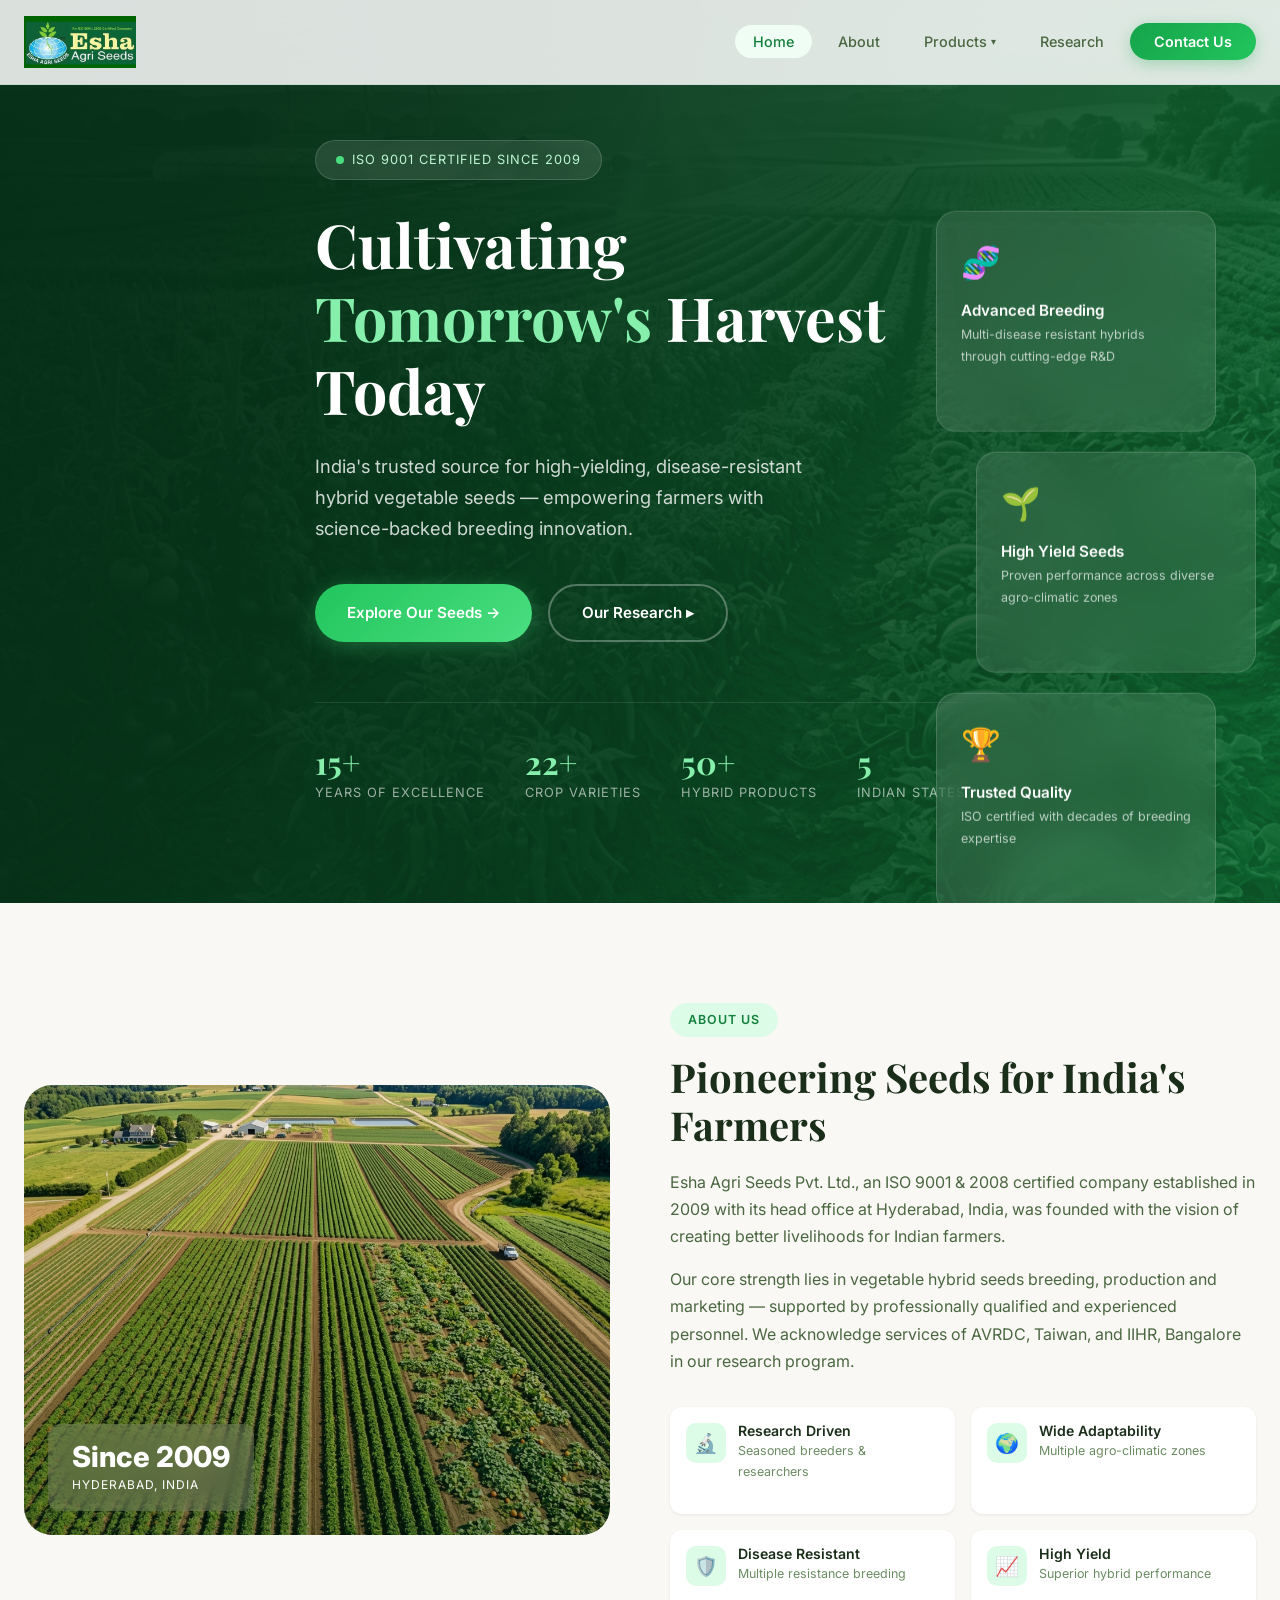
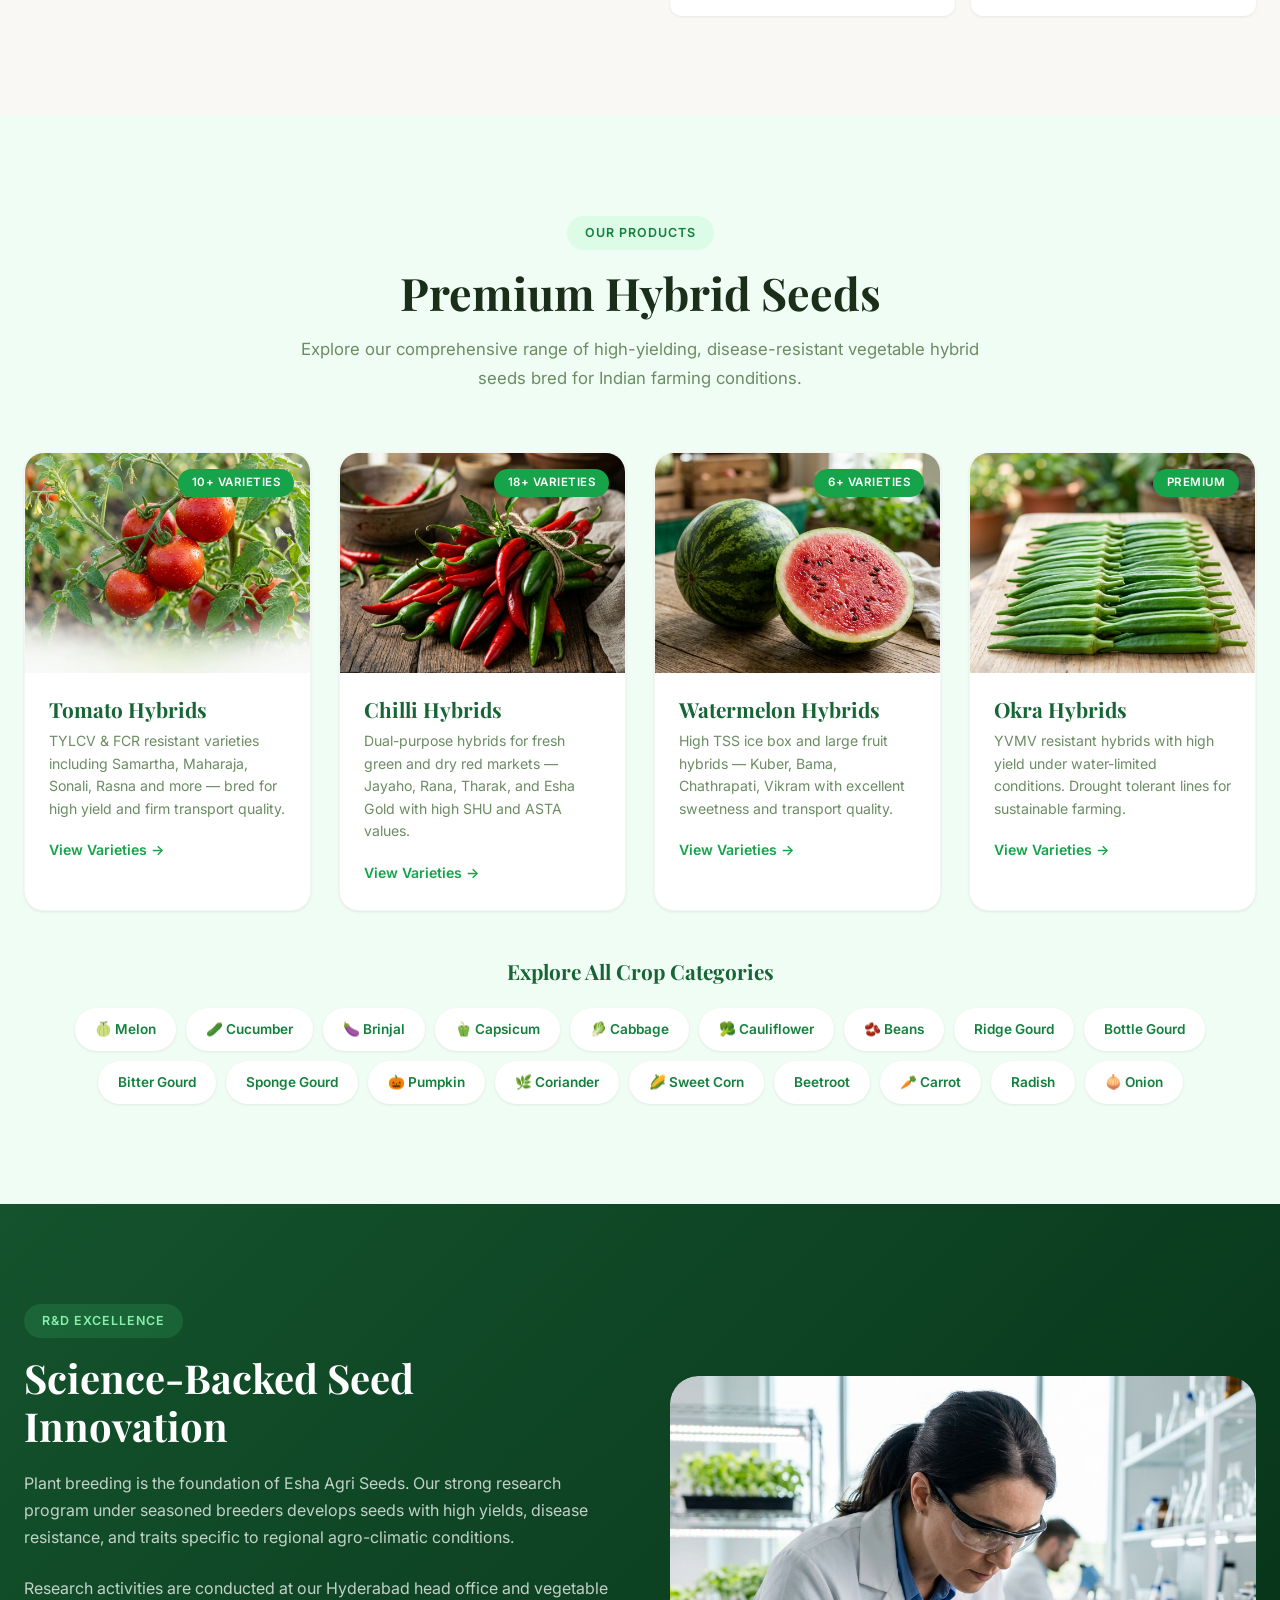
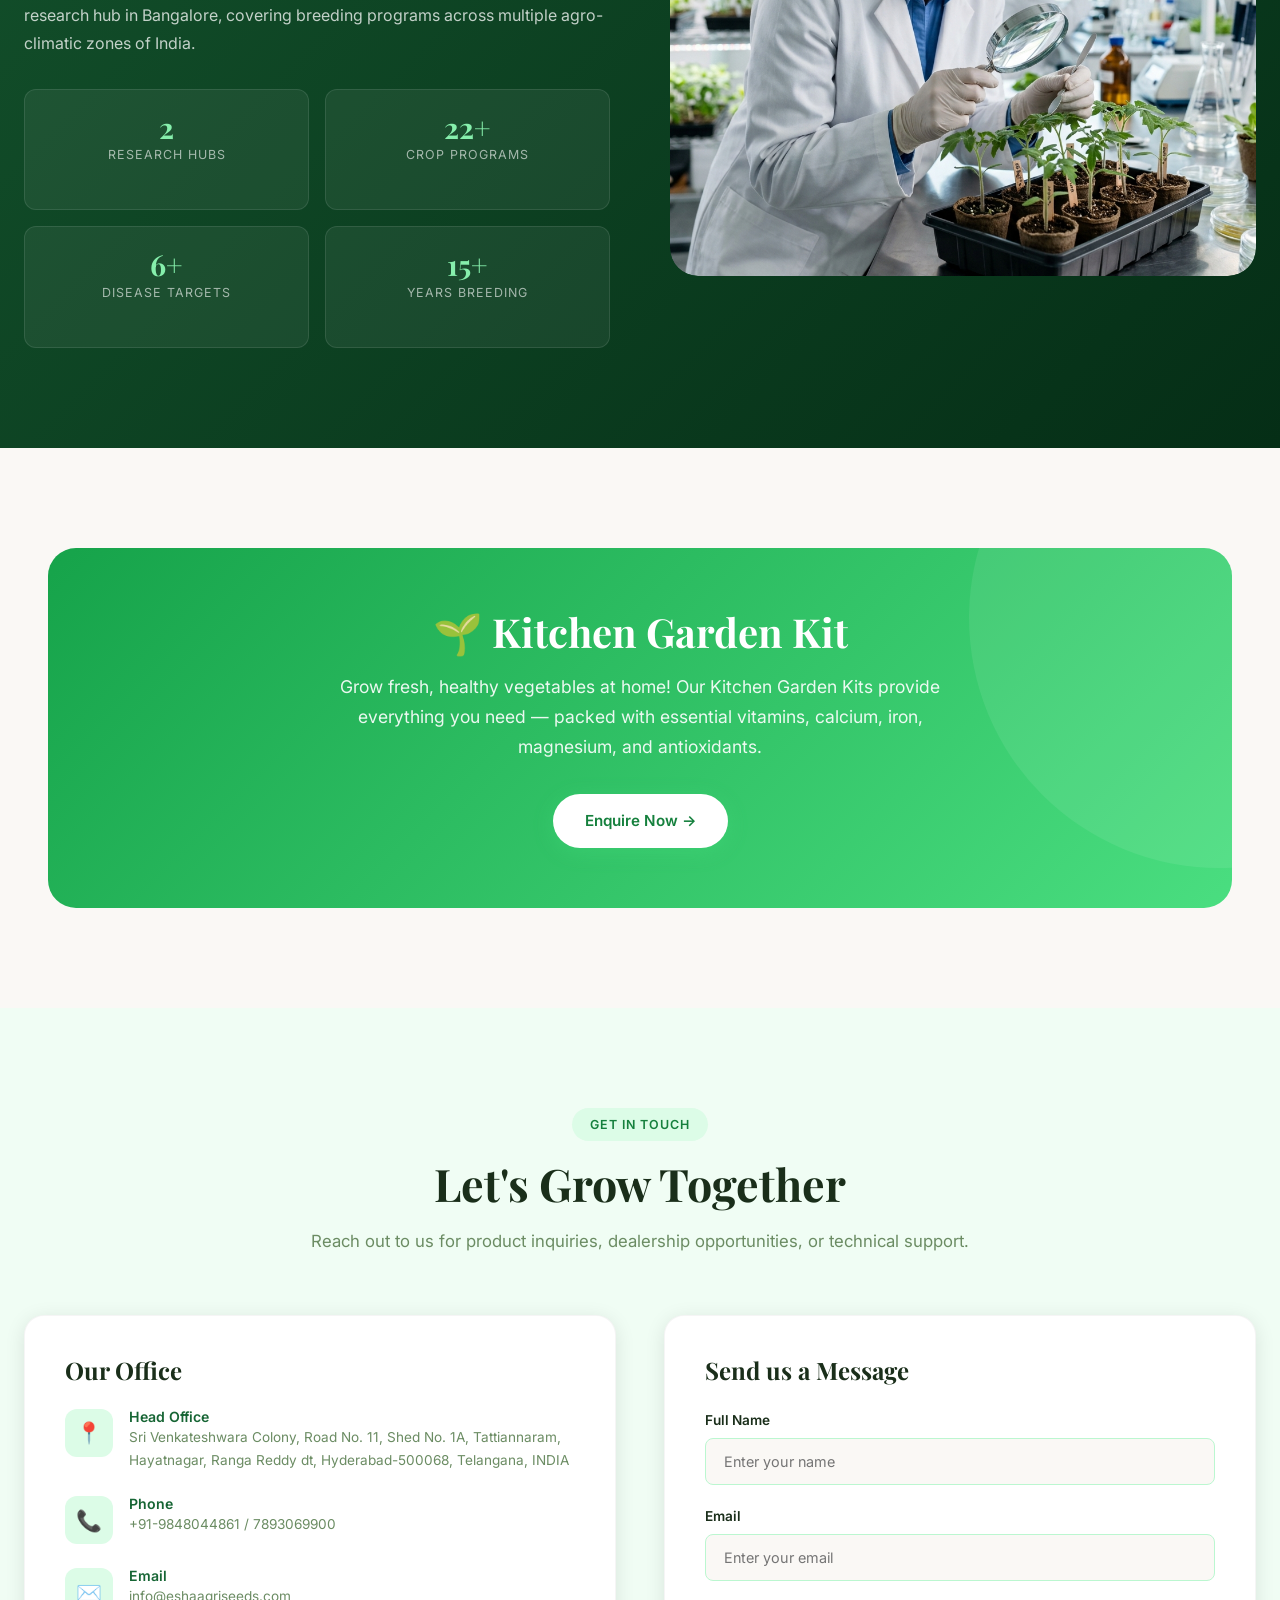
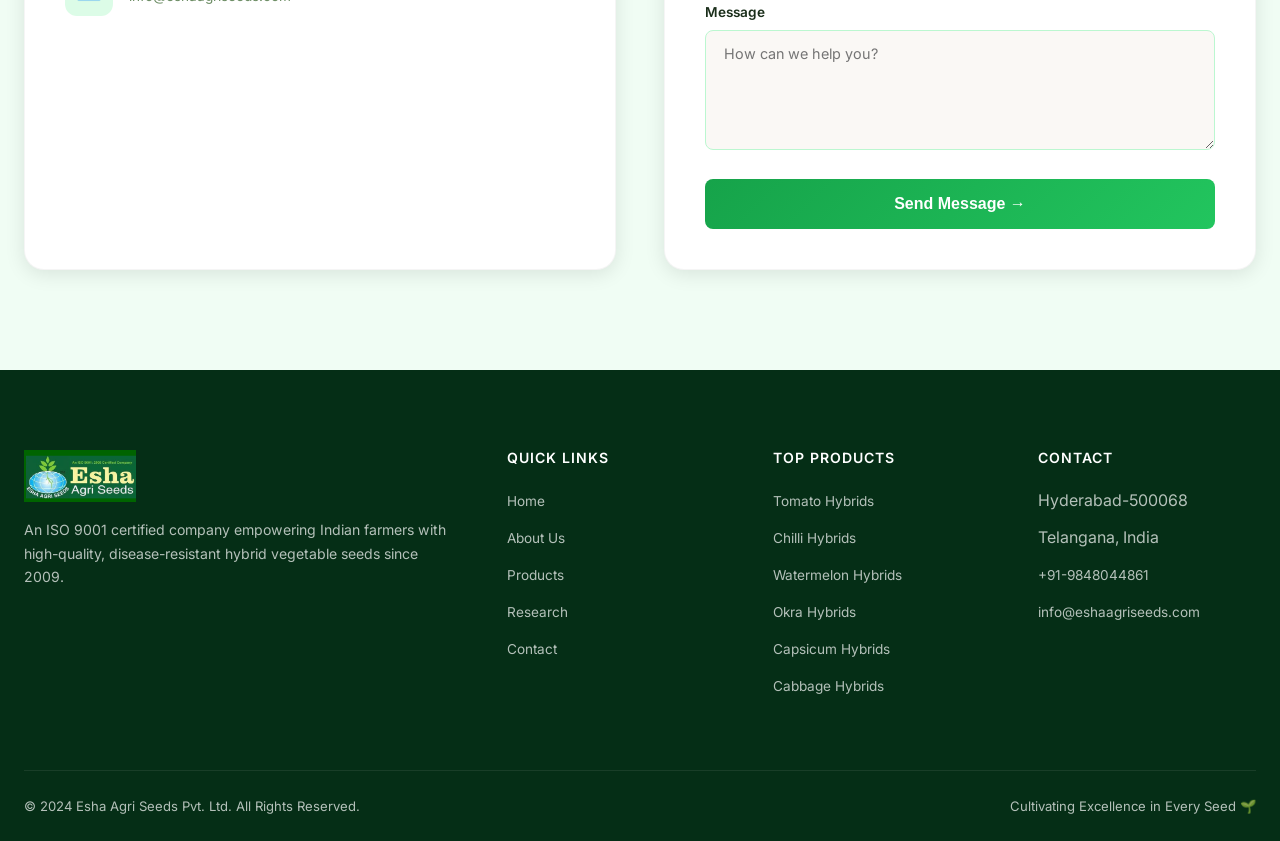
==== commit c6cd08d2: "Use real company logo and fix floating cards being cut off by header" ====
--- a/index.html
+++ b/index.html
@@ -13,11 +13,7 @@
 <header class="site-header" id="site-header">
   <nav class="nav-inner">
     <a href="index.html" class="logo">
-      <div class="logo-icon">E</div>
-      <div class="logo-text">
-        <h2>Esha Agri Seeds</h2>
-        <span>Pvt. Ltd.</span>
-      </div>
+      <img src="images/logo.png" alt="Esha Agri Seeds" class="logo-img">
     </a>
     <ul class="nav-links" id="navLinks">
       <li><a href="index.html" class="active">Home</a></li>
@@ -309,8 +305,7 @@
     <div class="footer-grid">
       <div class="footer-brand">
         <a href="index.html" class="logo" style="margin-bottom:12px;">
-          <div class="logo-icon">E</div>
-          <div class="logo-text"><h2 style="color:#fff;">Esha Agri Seeds</h2><span style="color:rgba(255,255,255,.5);">Pvt. Ltd.</span></div>
+          <img src="images/logo.png" alt="Esha Agri Seeds" class="logo-img">
         </a>
         <p>An ISO 9001 certified company empowering Indian farmers with high-quality, disease-resistant hybrid vegetable seeds since 2009.</p>
       </div>
--- a/styles.css
+++ b/styles.css
@@ -47,11 +47,9 @@
   padding: 16px 24px; max-width: 1280px; margin: 0 auto;
 }
 
-.logo { display: flex; align-items: center; gap: 12px; }
-.logo-icon {
-  width: 44px; height: 44px; background: linear-gradient(135deg, var(--green-600), var(--green-400));
-  border-radius: 12px; display: flex; align-items: center; justify-content: center;
-  font-size: 20px; color: #fff; font-weight: 800;
+.logo { display: flex; align-items: center; gap: 0; }
+.logo-img {
+  height: 52px; width: auto; border-radius: 0;
 }
 .logo-text h2 { font-family: 'Playfair Display', serif; font-size: 1.25rem; color: var(--green-800); margin: 0; line-height: 1.2; }
 .logo-text span { font-size: .7rem; color: var(--text-muted); letter-spacing: 2px; text-transform: uppercase; }
@@ -147,13 +145,14 @@
 
 /* Floating Cards */
 .hero-float {
-  position: absolute; right: 5%; top: 50%; transform: translateY(-50%);
+  position: absolute; right: 5%; top: 50%; transform: translateY(-40%);
   z-index: 2; display: flex; flex-direction: column; gap: 20px;
+  margin-top: 40px;
 }
 .float-card {
   background: rgba(255,255,255,.1); backdrop-filter: blur(20px);
   border: 1px solid rgba(255,255,255,.15); border-radius: var(--radius-lg);
-  padding: 24px; color: #fff; animation: float 6s ease-in-out infinite;
+  padding: 24px; color: #fff; animation: floatCard 6s ease-in-out infinite;
   max-width: 280px;
 }
 .float-card:nth-child(2) { animation-delay: -2s; transform: translateX(40px); }
@@ -161,7 +160,7 @@
 .float-card .fc-icon { font-size: 2rem; margin-bottom: 12px; }
 .float-card h4 { font-family: 'Inter', sans-serif; font-size: .95rem; font-weight: 600; margin-bottom: 4px; }
 .float-card p { font-size: .78rem; color: rgba(255,255,255,.7); }
-@keyframes float { 0%,100%{transform:translateY(-50%)} 50%{transform:translateY(calc(-50% - 12px))} }
+@keyframes floatCard { 0%,100%{transform:translateY(0)} 50%{transform:translateY(-12px)} }
 
 /* ===== SECTIONS ===== */
 .section { padding: 100px 0; }
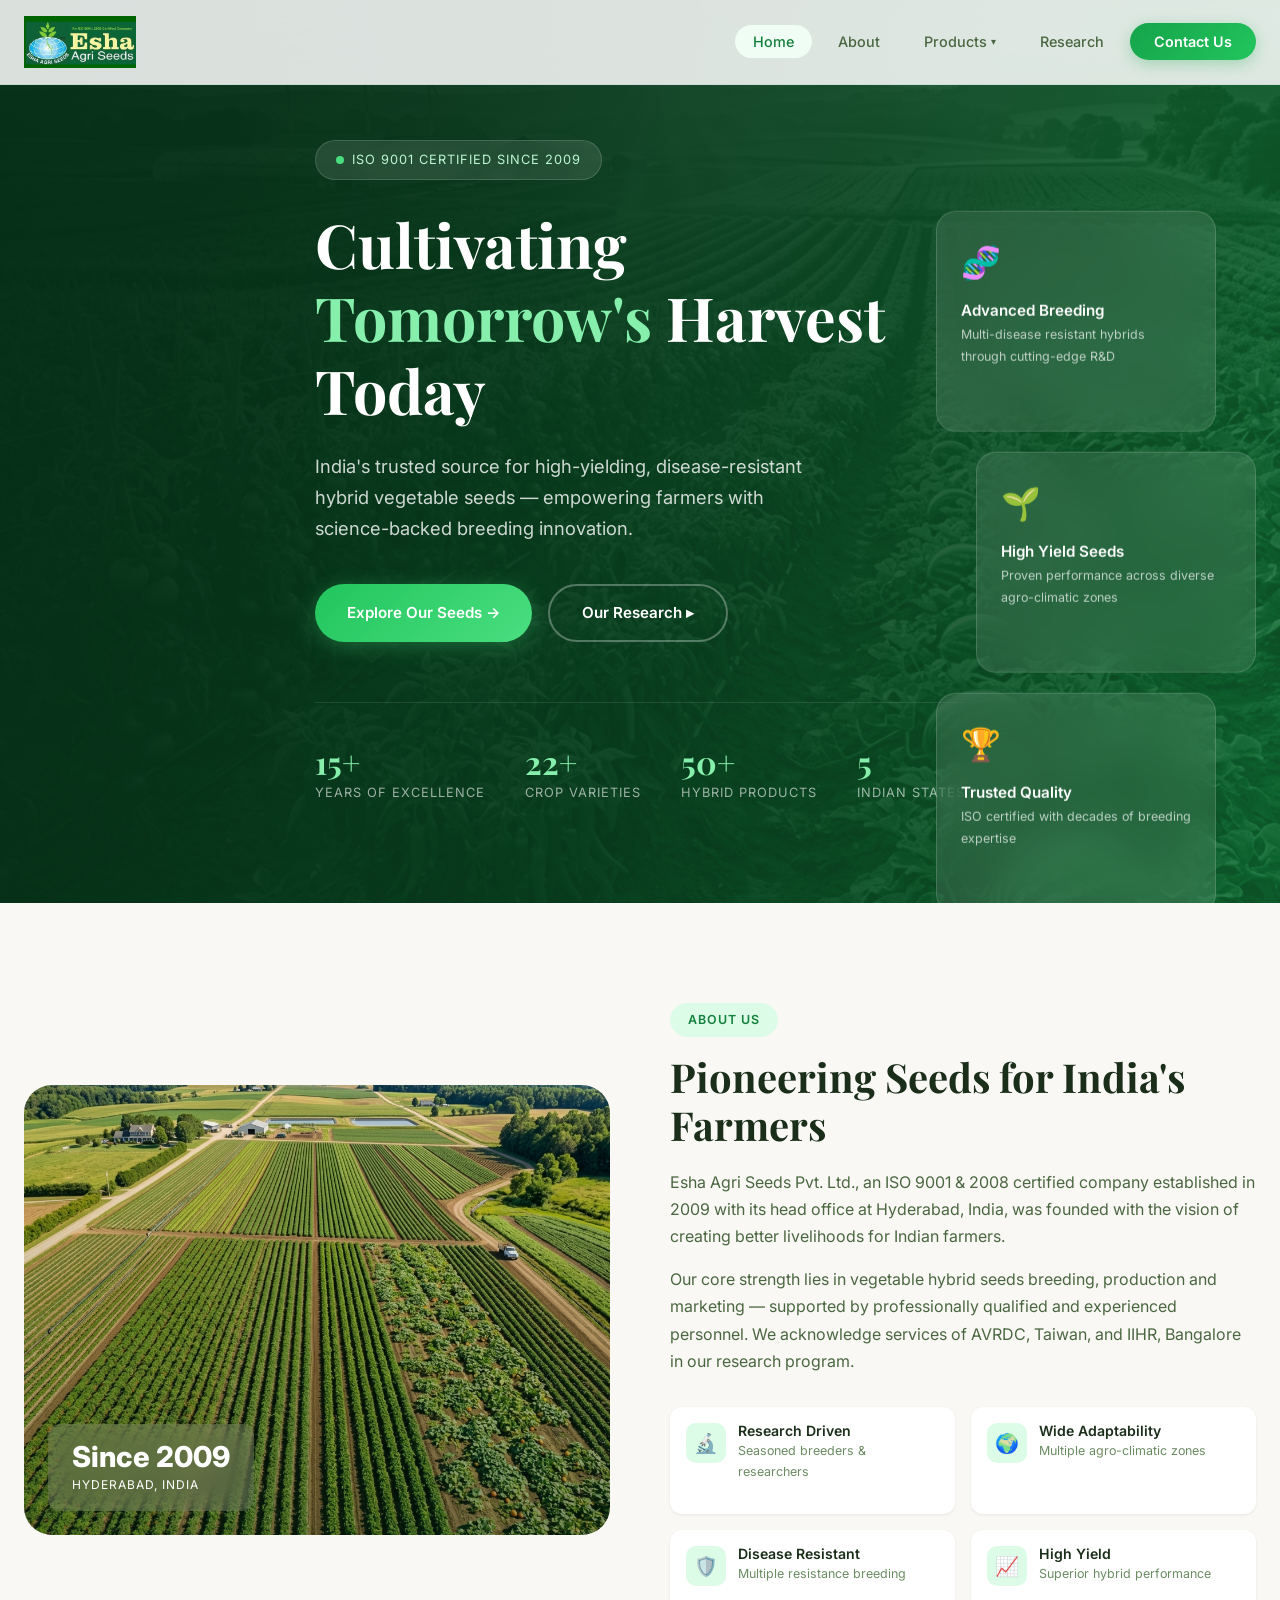
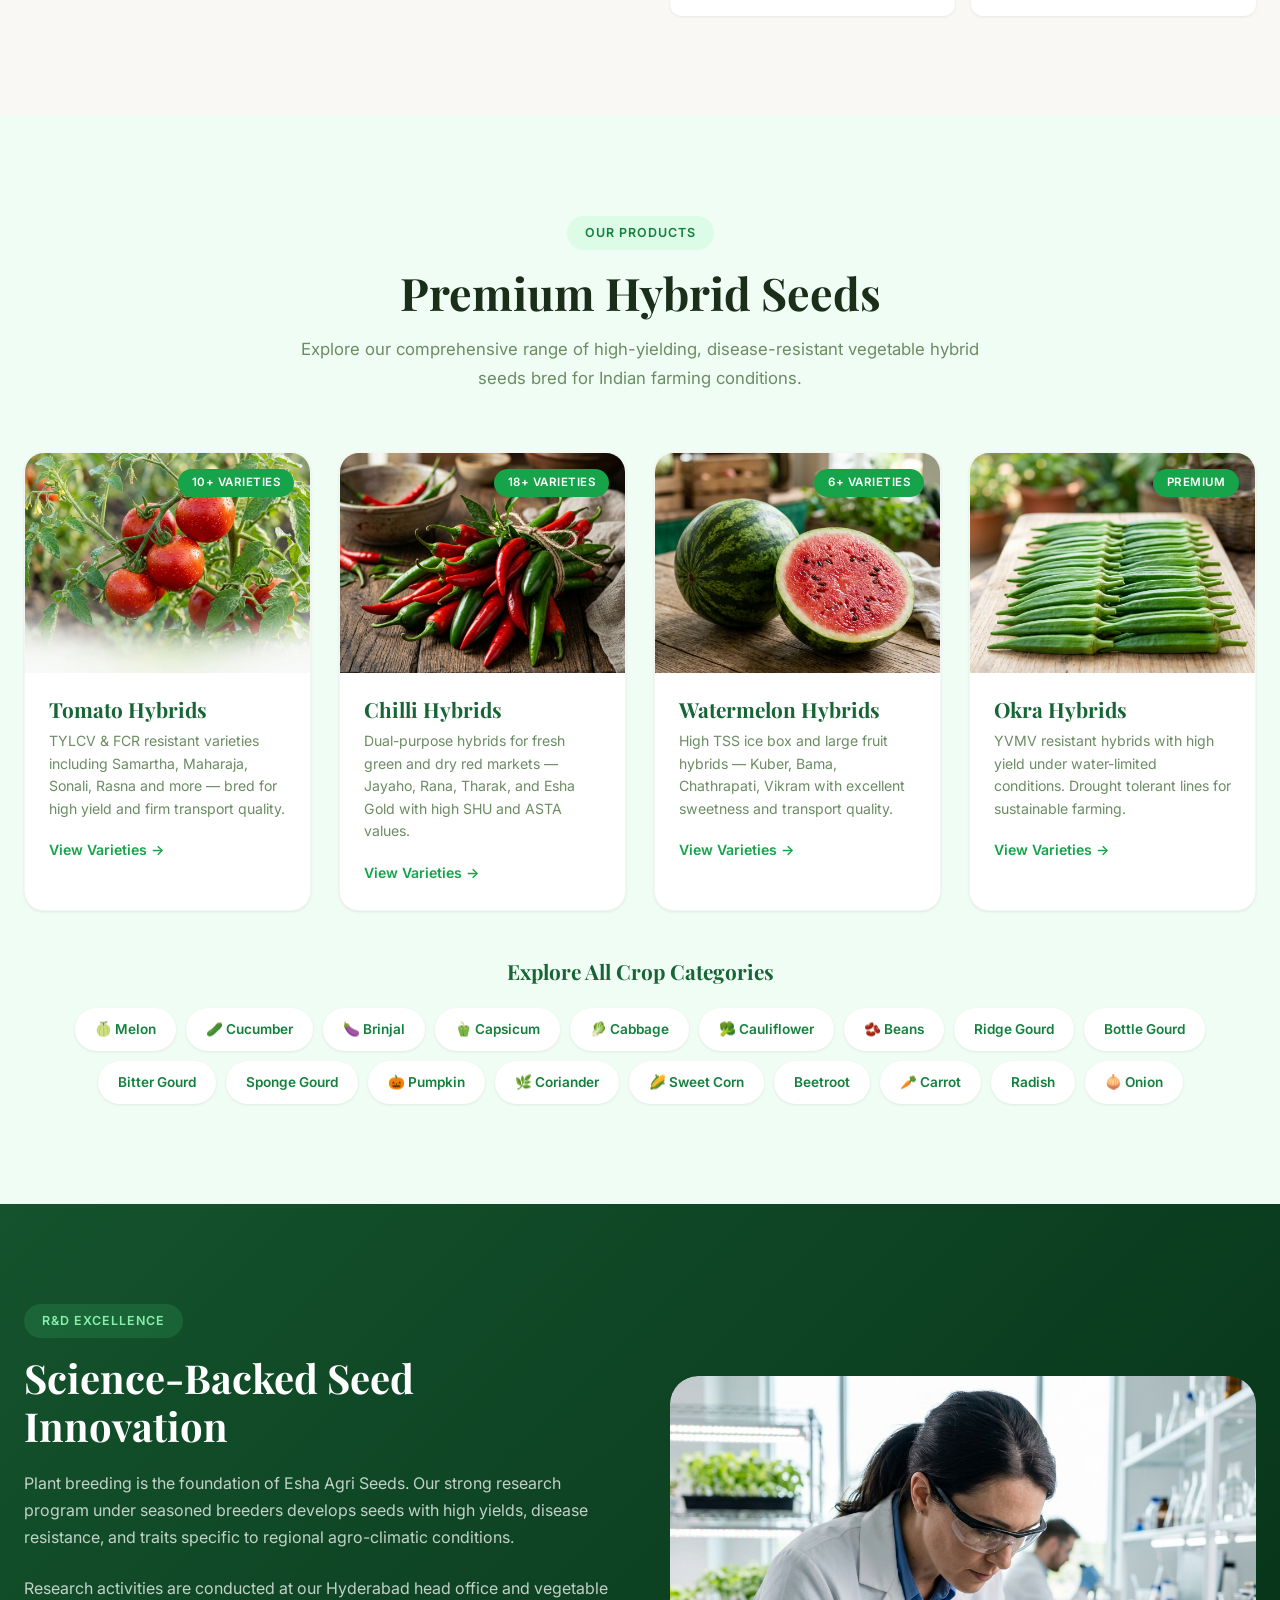
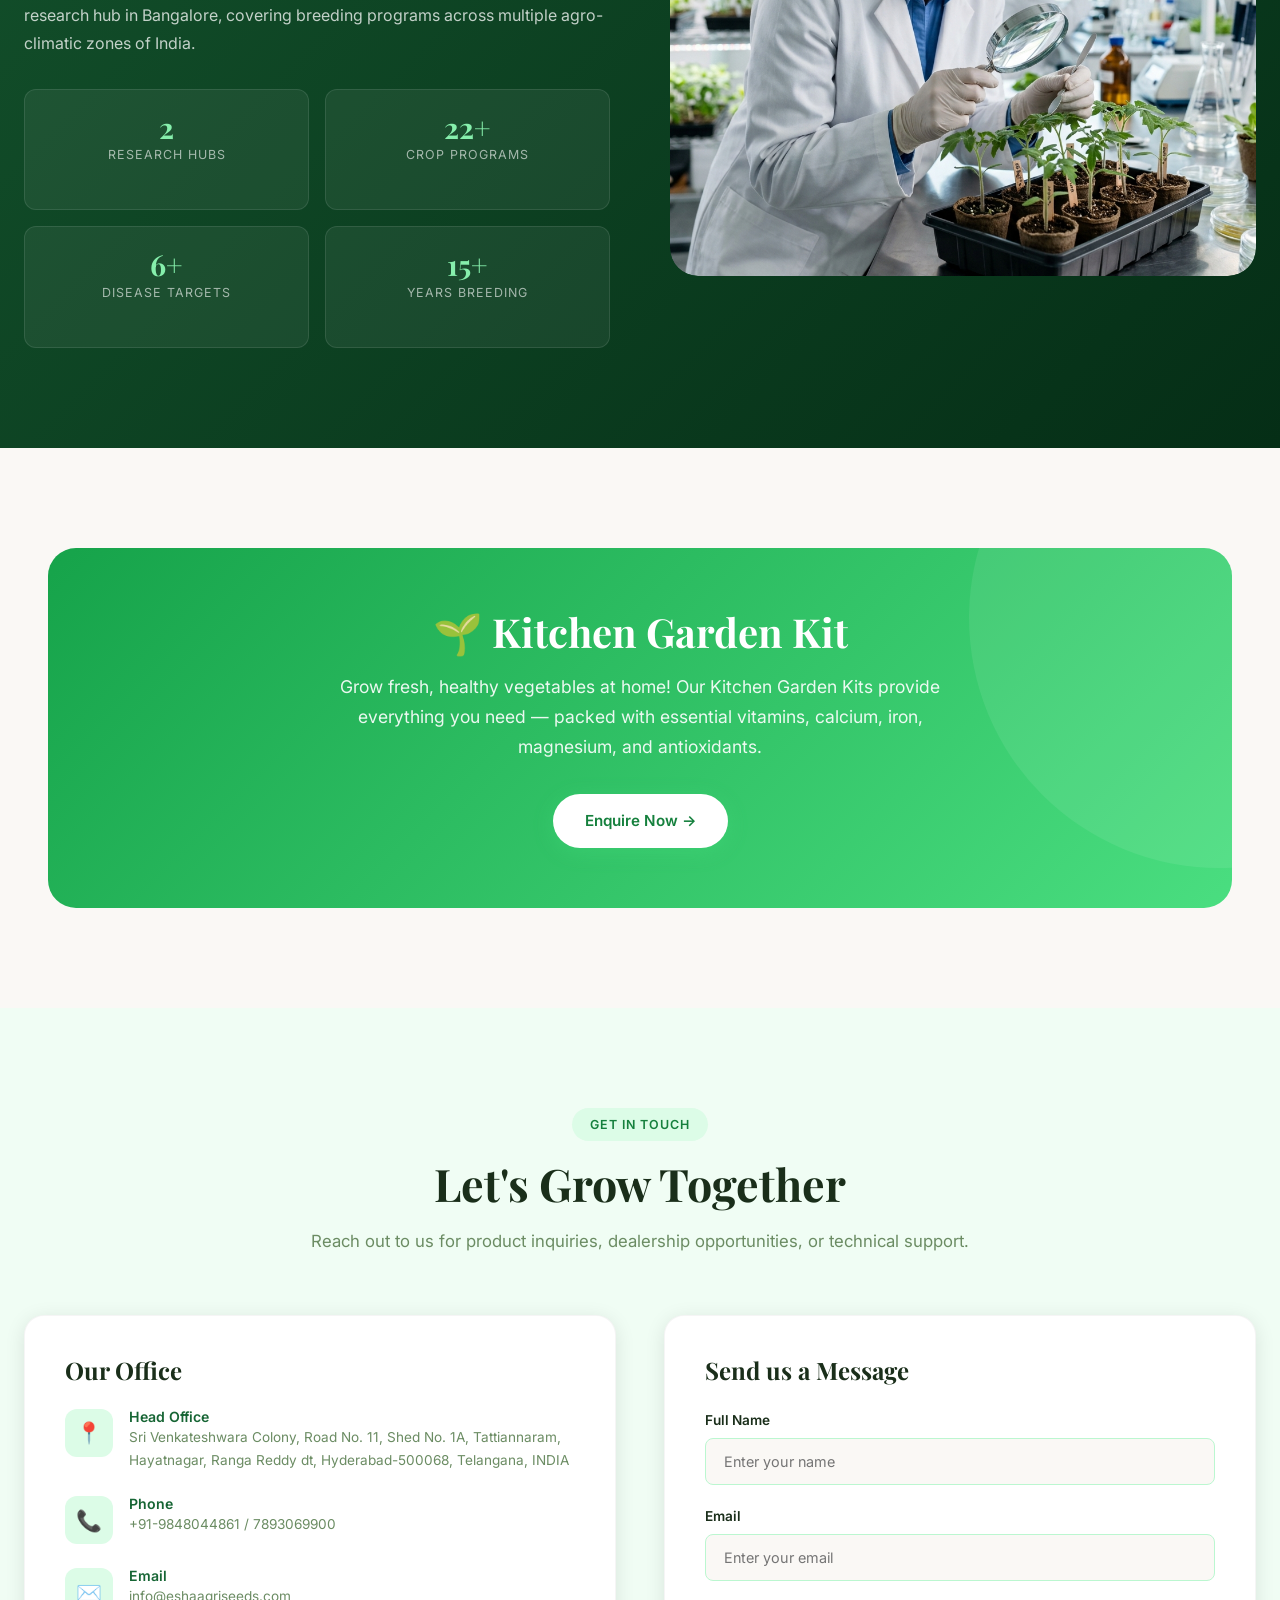
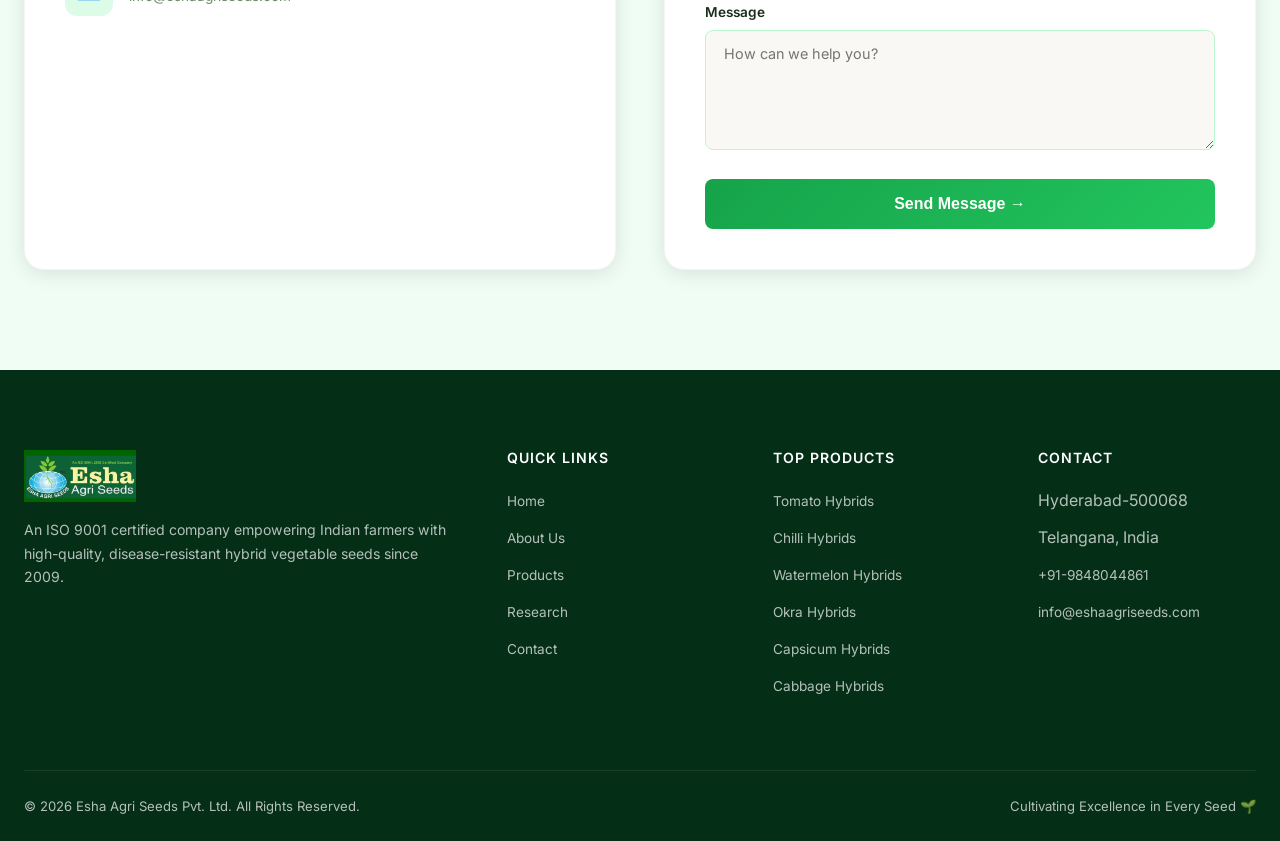
==== commit 03f82316: "Update footer copyright year to 2026" ====
--- a/index.html
+++ b/index.html
@@ -341,7 +341,7 @@
       </div>
     </div>
     <div class="footer-bottom">
-      <p>© 2024 Esha Agri Seeds Pvt. Ltd. All Rights Reserved.</p>
+      <p>© 2026 Esha Agri Seeds Pvt. Ltd. All Rights Reserved.</p>
       <p>Cultivating Excellence in Every Seed 🌱</p>
     </div>
   </div>
